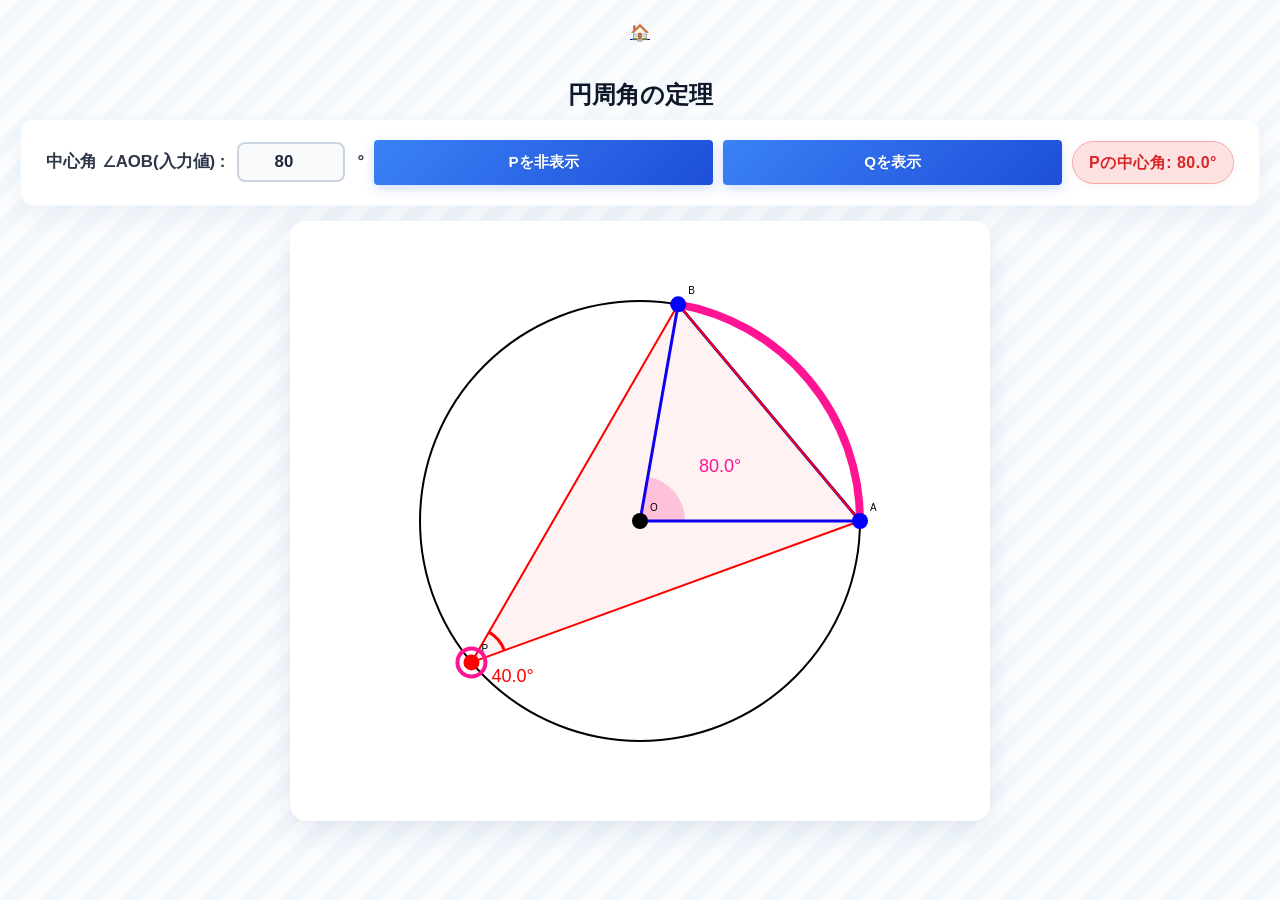
==== step1.html @ ced6e60f "Update step1.html" ====
<!DOCTYPE html>
<html lang="ja">
<head>
<meta charset="UTF-8">
<meta name="viewport" content="width=device-width, initial-scale=1.0">
<title>円周角の定理 教材</title>
<link rel="stylesheet" href="style.css">
</head>
<body>

<a href="index.html" class="home-btn">🏠</a>

<h2>円周角の定理</h2>

<div class="controls">
<label>中心角 ∠AOB(入力値) :
<input type="number" id="angleInput" value="80" min="10" max="350">°
</label>
<button id="toggleP">Pを非表示</button>
<button id="toggleQ">Qを表示</button>

<span id="pAngleDisplay" class="angle-display">Pの中心角: --°</span>
<span id="qAngleDisplay" class="angle-display">Qの中心角: --°</span>
</div>

<canvas id="canvas" width="700" height="600"></canvas>

<script>
const canvas=document.getElementById("canvas");
const ctx=canvas.getContext("2d");

const cx=350,cy=300,r=220;

let centerAngle=80;
let pAngle=220;
let qAngle=140;

let draggingP=false;
let draggingQ=false;

let showP=true;
let showQ=false;
let selectedPoint = "P";
const angleInput=document.getElementById("angleInput");
const toggleP=document.getElementById("toggleP");
const toggleQ=document.getElementById("toggleQ");

// ★ 上部表示用の要素を取得
const pAngleDisplay = document.getElementById("pAngleDisplay");
const qAngleDisplay = document.getElementById("qAngleDisplay");

angleInput.addEventListener("input",()=>{
 centerAngle=Number(angleInput.value);
 draw();
});

toggleP.addEventListener("click",()=>{
 showP=!showP;
 toggleP.textContent=showP?"Pを非表示":"Pを表示";
 draw();
});

toggleQ.addEventListener("click",()=>{
 showQ=!showQ;
 toggleQ.textContent=showQ?"Qを非表示":"Qを表示";
 draw();
});

function degToRad(d){return d*Math.PI/180;}

function pointOnCircle(a){
 const t=degToRad(a);
 return {x:cx+r*Math.cos(t),y:cy-r*Math.sin(t)};
}

function drawPoint(pt,color,label){
 ctx.fillStyle=color;
 ctx.beginPath();
 ctx.arc(pt.x,pt.y,8,0,Math.PI*2);
 ctx.fill();
 ctx.fillStyle="black";
 ctx.fillText(label,pt.x+10,pt.y-10);
}

function drawSector(x,y,rad,startDeg,endDeg,color){
 let s=degToRad(startDeg);
 let e=degToRad(endDeg);
 ctx.beginPath();
 ctx.moveTo(x,y);
 ctx.arc(x,y,rad,-s,-e,true);
 ctx.closePath();
 ctx.fillStyle=color;
 ctx.fill();
}

function angleBetweenVectors(v1,v2){
 const dot=v1.x*v2.x+v1.y*v2.y;
 return Math.acos(dot/(Math.hypot(v1.x,v1.y)*Math.hypot(v2.x,v2.y)))*180/Math.PI;
}

function drawAngleMark(x,y,a1,a2,color){
 let diff=a2-a1;
 while(diff>Math.PI) diff-=2*Math.PI;
 while(diff<-Math.PI) diff+=2*Math.PI;

 ctx.beginPath();
 ctx.arc(x,y,35,a1,a1+diff,diff<0);
 ctx.strokeStyle=color;
 ctx.lineWidth=3;
 ctx.stroke();
}

function draw(){

    ctx.clearRect(0,0,canvas.width,canvas.height);

    const A = pointOnCircle(0);
    const B = pointOnCircle(centerAngle);

    const P = pointOnCircle(pAngle);
    const Q = pointOnCircle(qAngle);

    // P・Qが小弧AB上にあるか判定

    const onMinorArcP =
    pAngle >= 0 &&
    pAngle <= centerAngle;

    const onMinorArcQ =
    qAngle >= 0 &&
    qAngle <= centerAngle;

    let selectedOnMinorArc;

    if(selectedPoint==="P"){
        selectedOnMinorArc = onMinorArcP;
    }else{
        selectedOnMinorArc = onMinorArcQ;
    }

    console.log(
        "selectedOnMinorArc =",
        selectedOnMinorArc
    );


    // 円

    ctx.beginPath();
    ctx.arc(cx,cy,r,0,Math.PI*2);
    ctx.strokeStyle="black";
    ctx.lineWidth=2;
    ctx.stroke();

    // 表示する弧AB

    ctx.beginPath();

    if(selectedOnMinorArc){

        // 大弧AB
        ctx.arc(
            cx,
            cy,
            r,
            0,
            -degToRad(centerAngle),
            false
        );
    
    }else{
    
        // 小弧AB
        ctx.arc(
            cx,
            cy,
            r,
            0,
            -degToRad(centerAngle),
            true
        );
    }
    
    ctx.strokeStyle =
        selectedPoint==="P"
        ? "deeppink"
        : "limegreen";
    
    ctx.lineWidth = 8;
    ctx.stroke();

    // 中心角扇形
    let sectorColor =
        selectedPoint==="P"
        ? "rgba(255,105,180,0.35)"
        : "rgba(50,205,50,0.35)";

    if(selectedOnMinorArc){

        drawSector(
            cx,
            cy,
            45,
            centerAngle,
            360,
            sectorColor
        );

    }else{

        drawSector(
            cx,
            cy,
            45,
            0,
            centerAngle,
            sectorColor
        );
    }

    // OA・OB

    ctx.beginPath();
    ctx.moveTo(cx,cy);
    ctx.lineTo(A.x,A.y);
    ctx.lineTo(B.x,B.y);
    ctx.closePath();

    ctx.strokeStyle="blue";
    ctx.lineWidth=3;
    ctx.stroke();

    // Pの図形

    if(showP){

        ctx.beginPath();
        ctx.moveTo(P.x,P.y);
        ctx.lineTo(A.x,A.y);
        ctx.lineTo(B.x,B.y);
        ctx.closePath();

        ctx.fillStyle="rgba(255,0,0,0.05)";
        ctx.fill();

        ctx.strokeStyle="red";
        ctx.lineWidth=2;
        ctx.stroke();
    }

    // Qの図形

    if(showQ){

        ctx.beginPath();
        ctx.moveTo(Q.x,Q.y);
        ctx.lineTo(A.x,A.y);
        ctx.lineTo(B.x,B.y);
        ctx.closePath();

        ctx.fillStyle="rgba(0,255,0,0.05)";
        ctx.fill();

        ctx.strokeStyle="green";
        ctx.lineWidth=2;
        ctx.stroke();
    }

    // 円周角

    let anglePA =
        Math.atan2(A.y-P.y,A.x-P.x);

    let anglePB =
        Math.atan2(B.y-P.y,B.x-P.x);

    let angleQA =
        Math.atan2(A.y-Q.y,A.x-Q.x);

    let angleQB =
        Math.atan2(B.y-Q.y,B.x-Q.x);

    if(showP){

        drawAngleMark(
            P.x,
            P.y,
            anglePA,
            anglePB,
            "red"
        );
    }

    if(showQ){

        drawAngleMark(
            Q.x,
            Q.y,
            angleQA,
            angleQB,
            "green"
        );
    }

    // 点

    drawPoint(A,"blue","A");
    drawPoint(B,"blue","B");

    if(showP){
        drawPoint(P,"red","P");
    }

    if(showQ){
        drawPoint(Q,"green","Q");
    }

    if(selectedPoint==="P" && showP){

        ctx.beginPath();
        ctx.arc(P.x,P.y,14,0,Math.PI*2);
        ctx.strokeStyle="deeppink";
        ctx.lineWidth=4;
        ctx.stroke();
    }
    
    if(selectedPoint==="Q" && showQ){
    
        ctx.beginPath();
        ctx.arc(Q.x,Q.y,14,0,Math.PI*2);
        ctx.strokeStyle="limegreen";
        ctx.lineWidth=4;
        ctx.stroke();
    }

    drawPoint(
        {x:cx,y:cy},
        "black",
        "O"
    );

    // 円周角計算

    const inscribed =
        angleBetweenVectors(
            {
                x:A.x-P.x,
                y:A.y-P.y
            },
            {
                x:B.x-P.x,
                y:B.y-P.y
            }
        );

    const inscribedQ =
        angleBetweenVectors(
            {
                x:A.x-Q.x,
                y:A.y-Q.y
            },
            {
                x:B.x-Q.x,
                y:B.y-Q.y
            }
        );

    // 選択された点に対応する中心角

    let displayedCenterAngle;
    let midCenter;

    if(selectedPoint === "P"){

        displayedCenterAngle =
            onMinorArcP
            ? 360-centerAngle
            : centerAngle;

        midCenter =
            onMinorArcP
            ? centerAngle+(360-centerAngle)/2
            : centerAngle/2;

    }else{

        displayedCenterAngle =
            onMinorArcQ
            ? 360-centerAngle
            : centerAngle;

        midCenter =
            onMinorArcQ
            ? centerAngle+(360-centerAngle)/2
            : centerAngle/2;
    }

    let labelPos =
        pointOnCircle(midCenter);

    ctx.fillStyle =
        selectedPoint==="P"
        ? "deeppink"
        : "limegreen";

    ctx.font="18px sans-serif";

    ctx.fillText(
        displayedCenterAngle.toFixed(1)+"°",
        cx+(labelPos.x-cx)*0.35,
        cy+(labelPos.y-cy)*0.35
    );

    // P角度表示

    if(showP){

        ctx.fillStyle="red";

        ctx.fillText(
            inscribed.toFixed(1)+"°",
            P.x+20,
            P.y+20
        );
    }

    // Q角度表示

    if(showQ){

        ctx.fillStyle="green";

        ctx.fillText(
            inscribedQ.toFixed(1)+"°",
            Q.x+20,
            Q.y+20
        );
    }

    // ★ 左右それぞれの点に対応する「現在の中心角」を計算して上に反映
    const currentCenterAngleP = onMinorArcP ? 360 - centerAngle : centerAngle;
    const currentCenterAngleQ = onMinorArcQ ? 360 - centerAngle : centerAngle;

    if(showP) {
        pAngleDisplay.textContent = `Pの中心角: ${currentCenterAngleP.toFixed(1)}°`;
        pAngleDisplay.style.display = "inline";
    } else {
        pAngleDisplay.style.display = "none";
    }

    if(showQ) {
        qAngleDisplay.textContent = `Qの中心角: ${currentCenterAngleQ.toFixed(1)}°`;
        qAngleDisplay.style.display = "inline";
    } else {
        qAngleDisplay.style.display = "none";
    }

}

canvas.addEventListener("mousedown",(e)=>{

    const rect = canvas.getBoundingClientRect();

    const x = e.clientX - rect.left;
    const y = e.clientY - rect.top;

    const P = pointOnCircle(pAngle);
    const Q = pointOnCircle(qAngle);

    if(
        showP &&
        Math.hypot(x-P.x,y-P.y) < 15
    ){
        draggingP = true;
        selectedPoint = "P";
    }

    if(
        showQ &&
        Math.hypot(x-Q.x,y-Q.y) < 15
    ){
        draggingQ = true;
        selectedPoint = "Q";
    }

});
canvas.addEventListener("mousemove",(e)=>{

    if(!draggingP && !draggingQ){
        return;
    }

    const rect = canvas.getBoundingClientRect();

    const x = e.clientX - rect.left;
    const y = e.clientY - rect.top;

    let angle =
        Math.atan2(
            cy - y,
            x - cx
        ) * 180 / Math.PI;

    if(angle < 0){
        angle += 360;
    }

    if(draggingP){
        pAngle = angle;
    }

    if(draggingQ){
        qAngle = angle;
    }

    draw();

});
canvas.addEventListener("mouseup",()=>{draggingP=false;draggingQ=false;});
canvas.addEventListener("mouseleave",()=>{draggingP=false;draggingQ=false;});

draw();
</script>
</body>
</html>
---- style.css ----
@charset "UTF-8";

/* ==========================================================================
   全般的な基本スタイル設定（洗練された清潔感のあるストライプ背景）
   ========================================================================== */
body {
    font-family: 'Helvetica Neue', Arial, 'Hiragino Kaku Gothic ProN', 'Hiragino Sans', Meiryo, sans-serif;
    text-align: center;
    margin: 0;
    padding: 20px;
    color: #2d3748; /* 文字色を少し濃くしてくっきりと */
    line-height: 1.6;

    /* 清潔感のある、気持ち悪さのないアイスブルー */
    background-color: #f2f7fc;
    
    /* 純白の細い斜めラインを等間隔で引くCSS幾何学デザイン */
    background-image: linear-gradient(
        135deg, 
        rgba(255, 255, 255, 0.6) 25%, 
        transparent 25%, 
        transparent 50%, 
        rgba(255, 255, 255, 0.6) 50%, 
        rgba(255, 255, 255, 0.6) 75%, 
        transparent 75%, 
        transparent
    );
    background-size: 40px 40px;
    
    /* 非常に静かに、心地よくラインが流れ続けるアニメーション */
    animation: cleanStripes 40s linear infinite;
}

@keyframes cleanStripes {
    0% { background-position: 0 0; }
    100% { background-position: 40px 40px; }
}

/* タイトルなどの装飾（一貫性を持たせるため追加） */
h2 {
    font-weight: 800;
    color: #0f172a;
    margin-top: 30px;
    margin-bottom: 5px;
}

/* 共通の説明テキストスタイル */
.description {
    max-width: 620px;
    margin: 0 auto 20px auto;
    font-size: 0.98em;
    line-height: 1.6;
    color: #4a5568;
    background: rgba(255, 255, 255, 0.7);
    padding: 10px 15px;
    border-radius: 30px;
    display: inline-block;
    box-shadow: 0 2px 8px rgba(0,0,0,0.02);
}

/* ==========================================================================
   レイアウトコンテナ（全ページで破綻しない共通分割定義）
   ========================================================================== */
.container { 
    display: flex; 
    flex-direction: row; 
    align-items: flex-end; /* 下側を綺麗に揃える */
    justify-content: center; 
    gap: 50px; 
    max-width: 1300px; 
    margin: 40px auto; 
    padding: 0 20px;
    box-sizing: border-box;
}

/* ==========================================================================
   作図キャンバスまわりのデザイン（立体的なシャドウ）
   ========================================================================= */
.canvas-area,
.canvas-container {
    display: flex;
    flex-direction: column;
    align-items: center;
    flex: 0 0 auto;
}

canvas {
    border: none;
    background-color: #ffffff;
    border-radius: 16px; /* 角をより丸くしてモダンに */
    box-shadow: 0 12px 30px rgba(0, 50, 100, 0.08), 0 2px 4px rgba(0, 0, 0, 0.02);
    cursor: pointer;
    transition: transform 0.2s ease;
}
canvas:hover {
    transform: scale(1.01); /* マウスを乗せるとわずかに浮き上がる */
}

/* ==========================================================================
   コントロール・角度表示エリア（カード型の高級感あるデザイン）
   ========================================================================== */
.controls {
    width: 100%;
    margin-bottom: 15px;
    background: #ffffff;
    padding: 20px 25px;
    border-radius: 14px;
    box-shadow: 0 10px 25px rgba(0, 50, 100, 0.05);
    box-sizing: border-box;
    display: flex;
    flex-direction: column;
    gap: 15px;
    align-items: center;
    justify-content: center;
    border: 1px solid rgba(0, 123, 255, 0.05);
    font-size: 0.95rem;
    color: #334155;
}

.controls label {
    display: flex;
    align-items: center;
    justify-content: center;
    gap: 12px;
    font-weight: 700;
    color: #2d3748;
    font-size: 1.05rem;
}

/* 数値入力フォーム（STEP1用） */
input[type="number"] {
    padding: 8px 12px;
    border: 2px solid #cbd5e1;
    border-radius: 8px;
    font-size: 1.05rem;
    font-weight: bold;
    width: 80px;
    text-align: center;
    color: #1e293b;
    background-color: #f8fafc;
    transition: all 0.2s ease;
}
input[type="number"]:focus {
    border-color: #3b82f6;
    background-color: #ffffff;
    outline: none;
    box-shadow: 0 0 0 3px rgba(59, 130, 246, 0.15);
}

/* スライダーバー */
input[type="range"] {
    -webkit-appearance: none;
    appearance: none;
    width: 280px;
    height: 8px;
    background: #e2e8f0;
    border-radius: 6px;
    outline: none;
    vertical-align: middle;
    margin-left: 10px;
}
input[type="range"]::-webkit-slider-thumb {
    -webkit-appearance: none;
    width: 22px;
    height: 22px;
    border-radius: 50%;
    background: linear-gradient(135deg, #3b82f6, #1d4ed8); /* 青のグラデーションツマミ */
    cursor: pointer;
    box-shadow: 0 2px 6px rgba(29, 78, 216, 0.3);
    transition: transform 0.1s ease, background 0.2s;
}
input[type="range"]::-webkit-slider-thumb:hover {
    transform: scale(1.15);
    background: linear-gradient(135deg, #60a5fa, #1d4ed8);
}

#angleVal {
    display: inline-block;
    min-width: 40px;
    text-align: right;
    color: #2563eb;
    font-size: 1.2rem;
    font-weight: 800;
}

/* 角度の数値表示バッジ（色みをはっきりと、読みやすく変更） */
.angle-display {
    font-weight: 800;
    padding: 8px 16px;
    border-radius: 30px;
    font-size: 1rem;
    letter-spacing: 0.5px;
    box-shadow: 0 2px 8px rgba(0,0,0,0.04);
}
#pAngleDisplay { color: #dc2626; background-color: #fee2e2; border: 1px solid #fca5a5; }
#qAngleDisplay { color: #16a34a; background-color: #dcfce7; border: 1px solid #86efac; }

.hint {
    font-size: 0.88em;
    font-weight: bold;
    color: #475569;
    margin-top: 12px;
    background: #e2e8f0;
    padding: 6px 16px;
    border-radius: 30px;
    display: inline-block;
}

/* ==========================================================================
   ボタンのデザイン（地味さをなくした最高級のグラデーション仕様）
   ========================================================================== */
.btn-group {
    display: flex;
    justify-content: space-between;
    gap: 12px;
    margin-top: 20px;
    padding-top: 0;
    width: 100%;
}

.controls button,
.btn-group button {
    flex: 1;
    min-width: 0;
    padding: 12px 14px;
    font-weight: 800;
    font-size: 0.95rem;
    cursor: pointer;
    /* 鮮やかで美しい青の立体グラデーション */
    background: linear-gradient(135deg, #3b82f6, #1d4ed8);
    color: white;
    border: none;
    border-radius: 4px;
    display: inline-flex;
    align-items: center;
    justify-content: center;
    gap: 6px;
    box-shadow: 0 4px 12px rgba(37, 99, 235, 0.2);
    text-shadow: 0 1px 2px rgba(0,0,0,0.1);
    transition: all 0.2s cubic-bezier(0.4, 0, 0.2, 1);
    white-space: nowrap;
    margin: 0 !important;
}

/* スマホ等でのボタン縦並び調整 */
.controls { flex-direction: column; }
@media (min-width: 400px) { .controls { flex-direction: row; flex-wrap: wrap; } }

button:hover:not(:disabled) {
    background: linear-gradient(135deg, #60a5fa, #2563eb);
    box-shadow: 0 6px 18px rgba(37, 99, 235, 0.35);
    transform: translateY(-2px); /* ボタンが少し浮く */
}
button:active:not(:disabled) {
    transform: translateY(1px); /* 押した時に凹む心地よいフィードバック */
    box-shadow: 0 2px 6px rgba(37, 99, 235, 0.2);
}
button:disabled {
    background: #e2e8f0;
    color: #94a3b8;
    box-shadow: none;
    text-shadow: none;
    cursor: not-allowed;
}

/* リセット系ボタン（シックで洗練されたダークグレー） */
#resetBtn,
#resetBlanksBtn {
    background: linear-gradient(135deg, #64748b, #334155);
    box-shadow: 0 4px 12px rgba(51, 65, 85, 0.2);
}
#resetBtn:hover,
#resetBlanksBtn:hover {
    background: linear-gradient(135deg, #94a3b8, #475569);
    box-shadow: 0 6px 18px rgba(51, 65, 85, 0.35);
}

/* ==========================================================================
   右側：解説パネル・ステップカードのデザイン
   ========================================================================== */
.panel {
    flex: 1 1 580px;
    max-width: 580px;
    text-align: left;
    background: #f8fafc;
    padding: 25px;
    border-radius: 12px;
    box-shadow: 0 1px 3px rgba(0,0,0,0.05);
    box-sizing: border-box;
    display: flex;
    flex-direction: column;
    border: 1px solid rgba(0,0,0,0.02);
    margin-bottom: 5px;
}

.panel h3 {
    margin-top: 0;
    color: #0f172a;
    font-size: 1.2rem;
    font-weight: 800;
    border-bottom: 2px solid #f1f5f9;
    padding-bottom: 12px;
    margin-bottom: 15px;
}

.panel hr {
    border: 0;
    border-top: 1px solid #e2e8f0;
    margin-bottom: 20px;
}

.click-notice {
    background-color: #fff7ed;
    color: #ea580c;
    border: 1px solid #ffedd5;
    padding: 12px 15px;
    border-radius: 10px;
    font-size: 0.95em;
    font-weight: 800;
    margin-bottom: 20px;
    text-align: center;
    box-shadow: 0 2px 6px rgba(234, 88, 12, 0.04);
}

.proof-step {
    min-height: 160px;
    font-size: 0.95rem;
    line-height: 1.7;
    color: #334155;
    margin-bottom: 15px;
    padding: 16px;
    border-left: 6px solid #cbd5e1;
    background: #f8fafc;
    border-radius: 0 10px 10px 0;
    transition: all 0.3s cubic-bezier(0.4, 0, 0.2, 1);
    opacity: 0.5;
}

/* 証明ステップの一覧を出すページ用のアクティブ表示 */
.proof-step.active {
    border-left-color: #2563eb;
    background: #eff6ff;
    box-shadow: 0 6px 15px rgba(37, 99, 235, 0.06);
    opacity: 1;
    transform: translateX(4px); /* アクティブなステップが右に少しズレて際立つ */
}
.proof-step strong {
    font-size: 1.1rem;
    color: #0f172a;
    display: inline-block;
    margin-bottom: 8px;
}

/* ==========================================================================
   伏せ字（シークレットマスク）のデザイン
   ========================================================================== */
.secret-blank {
    display: inline-block;
    background: linear-gradient(135deg, #fef3c7, #fde68a); /* うっすらグラデーション */
    border: 1px dashed #d97706 !important;
    color: transparent !important;
    padding: 4px 10px;
    margin: 2px 4px;
    border-radius: 6px;
    user-select: none;
    transition: all 0.2s ease;
    font-weight: bold;
    position: relative;
    text-shadow: none !important;
    pointer-events: none;
    box-shadow: 0 2px 4px rgba(217, 119, 6, 0.05);
}

.proof-step.active .secret-blank:not(.revealed) {
    cursor: pointer;
    pointer-events: auto;
}
.proof-step.active .secret-blank:not(.revealed):hover {
    background: linear-gradient(135deg, #fde68a, #fcd34d);
    border-color: #b45309 !important;
    transform: scale(1.05);
    box-shadow: 0 4px 8px rgba(217, 119, 6, 0.15);
}

.secret-blank.revealed {
    background: linear-gradient(135deg, #f0fdf4, #dcfce7) !important;
    border: 1px solid #16a34a !important;
    color: #14532d !important;
    cursor: default;
    pointer-events: none;
    transform: none !important;
    box-shadow: none;
}

.secret-blank mjx-container { visibility: hidden; }
.secret-blank.revealed mjx-container { visibility: visible; }

/* ==========================================================================
   【仕様変更】最初から図形（アイコン）表示 ＋ カーソルホバーで文字表示
   ========================================================================== */

/* STEP2のボタン（まとめる・リセット）の共通基本スタイル */
#overlapBtn, #resetBtn {
    position: relative !important;
    width: 50px !important;
    min-width: 50px !important;
    max-width: 50px !important;
    height: 50px !important;
    min-height: 50px !important;
    max-height: 50px !important;
    
    padding: 0 !important;
    margin: 5px !important;
    border-radius: 50% !important; /* 最初から完全な正円 */
    
    /* 元の長い日本語テキストを画面から完全に隠す設定 */
    font-size: 0px !important;
    line-height: 0 !important;
    color: transparent !important;
    text-shadow: none !important;
    overflow: visible !important; /* 文字ポップアップをはみ出させて見せるためにvisibleにする */
    
    display: inline-flex !important;
    align-items: center !important;
    justify-content: center !important;
    vertical-align: middle !important;
    cursor: pointer !important;
    transition: all 0.2s ease !important;
}

/* ボタンの中央に表示する図形（絵文字アイコン）の設定 */
#overlapBtn::after, #resetBtn::after {
    font-size: 1.3rem !important;
    position: absolute !important;
    left: 50% !important;
    top: 50% !important;
    transform: translate(-50%, -50%) !important;
    color: white !important;
    pointer-events: none !important; /* マウスイベントを邪魔しない */
}

/* 👥 左右の図形を1つにまとめるボタンのアイコン */
#overlapBtn::after {
    content: "👥" !important;
}
/* 🔄 初期位置に戻すボタンのアイコン */
#resetBtn::after {
    content: "🔄" !important;
}

/* ==========================================================================
   【完全解決版】最初から図形（アイコン）表示 ＋ カーソルホバーで文字表示
   ========================================================================== */

/* STEP2のボタン（まとめる・リセット）の共通基本スタイル */
#overlapBtn, #resetBtn {
    position: relative !important;
    width: 50px !important;
    min-width: 50px !important;
    max-width: 50px !important;
    height: 50px !important;
    min-height: 50px !important;
    max-height: 50px !important;
    
    padding: 0 !important;
    margin: 5px !important;
    border-radius: 50% !important; /* 最初から完全な正円 */
    
    /* 🚨【重要】フレックス配置を一度リ解除し、文字を完全に透明化・極小化する */
    display: inline-block !important; 
    font-size: 0px !important;
    line-height: 0 !important;
    color: transparent !important;
    text-shadow: none !important;
    
    /* 🚨画像ではみ出ていた文字を、ボタンの「枠外」に絶対に一歩も出さない設定 */
    overflow: hidden !important; 
    white-space: nowrap !important;
    cursor: pointer !important;
    transition: all 0.2s ease !important;
}

/* 👥 左右の図形を1つにまとめるボタンのアイコン */
#overlapBtn::after {
    content: "👥" !important;
    font-size: 1.3rem !important;
    color: white !important;
    
    /* ボタンのど真ん中に固定 */
    position: absolute !important;
    left: 50% !important;
    top: 50% !important;
    transform: translate(-50%, -50%) !important;
}

/* 🔄 初期位置に戻すボタンのアイコン */
#resetBtn::after {
    content: "🔄" !important;
    font-size: 1.3rem !important;
    color: white !important;
    
    /* ボタンのど真ん中に固定 */
    position: absolute !important;
    left: 50% !important;
    top: 50% !important;
    transform: translate(-50%, -50%) !important;
}

/* ==========================================================================
   ★ カーソルが乗った時（ホバー時）にボタンの【外側】に文字を表示する（ツールチップ）
   ========================================================================== */

/* 吹き出し文字の共通デザイン（ボタンがoverflow:hiddenなので、親要素の動きに合わせます） */
#overlapBtn:hover, #resetBtn:hover {
    overflow: visible !important; /* 🚨マウスが乗った時だけ、吹き出しを外に見せる */
}

#overlapBtn::before, #resetBtn::before {
    position: absolute !important;
    bottom: 60px !important; /* ボタンの少し上に浮かせる */
    left: 50% !important;
    transform: translateX(-50%) scale(0.8) !important;
    
    /* 吹き出しの文字のデザイン */
    font-size: 13px !important;
    line-height: 1.4 !important;
    color: white !important;
    background-color: rgba(0, 0, 0, 0.85) !important; /* 高級感のある半透明の黒 */
    padding: 6px 12px !important;
    border-radius: 6px !important;
    white-space: nowrap !important;
    box-shadow: 0 4px 10px rgba(0,0,0,0.2) !important;
    
    /* 最初は非表示にしておく */
    opacity: 0 !important;
    visibility: hidden !important;
    transition: transform 0.15s ease, opacity 0.15s ease !important;
    z-index: 9999 !important;
}

/* 👥 ボタンにマウスが乗った時に表示する文字 */
#overlapBtn:hover::before {
    content: "左右の図形を1つにまとめる" !important;
    opacity: 1 !important;
    visibility: visible !important;
    transform: translateX(-50%) scale(1) !important;
}

/* 🔄 ボタンにマウスが乗った時に表示する文字 */
#resetBtn:hover::before {
    content: "初期位置に戻す" !important;
    opacity: 1 !important;
    visibility: visible !important;
    transform: translateX(-50%) scale(1) !important;
}

/* ==========================================================================
   スマホ・PC表示の手動切り替えシステム ＆ 横並び維持設定
   ========================================================================== */

/* 手動切り替えボタンのスタイル */
.view-switcher {
    position: fixed;
    top: 15px;
    right: 15px;
    z-index: 10000;
    background: rgba(255, 255, 255, 0.9);
    padding: 6px;
    border-radius: 30px;
    box-shadow: 0 4px 15px rgba(0,0,0,0.1);
    display: flex;
    gap: 5px;
    border: 1px solid #e2e8f0;
}
.view-switcher button {
    padding: 6px 12px !important;
    font-size: 0.85rem !important;
    border-radius: 20px !important;
    height: auto !important;
    width: auto !important;
    min-width: 0 !important;
    box-shadow: none !important;
    background: transparent !important;
    color: #64748b !important;
    transform: none !important;
    text-shadow: none !important;
}
.view-switcher button.active {
    background: linear-gradient(135deg, #3b82f6, #1d4ed8) !important;
    color: white !important;
    font-weight: bold !important;
}

/* --- 【重要】スマホ化してもボタンの横並びを絶対に維持する設定 --- */
.controls {
    display: flex !important;
    flex-direction: row !important; /* 常に横並び */
    flex-wrap: nowrap !important;   /* 絶対に折り返さない */
    justify-content: center !important;
    align-items: center !important;
    gap: 10px !important;
    overflow-x: auto !important;    /* 万が一はみ出たらコントロール内だけでスクロール */
}

/* ボタン自体が小さくなっても潰れない最低限のサイズ指定 */
.controls button, .btn-group button {
    flex-shrink: 0 !important; /* 横幅が狭くなってもボタンを縮小・変形させない */
}

/* 元のCSSにあった「400px未満で縦にする」挙動を無効化 */
@media (max-width: 399px) {
    .controls { flex-direction: row !important; }
}

/* --- 手動切り替え用のコンテナ制御 --- */
/* スマホ画面強制モード */
body.forced-mobile .container {
    flex-direction: column !important; /* 図形と解説を縦並びにする */
    align-items: center !important;
    max-width: 480px !important;
    margin: 40px auto !important;
}
body.forced-mobile canvas {
    max-width: 100% !important; /* キャンバスを画面幅にフィットさせる */
    height: auto !important;
}

/* PC画面強制モード（画面が小さくなってもPCの横並びを無理やり維持） */
body.forced-pc .container {
    flex-direction: row !important;
    align-items: flex-end !important;
    overflow-x: auto !important; /* 画面からはみ出したらページ全体を横スクロール */
}

/* スマホ等、ホバーがない画面用の対策 */
@media (max-width: 768px) {
    #overlapBtn:hover::before, #resetBtn:hover::before {
        display: none !important;
    }
}
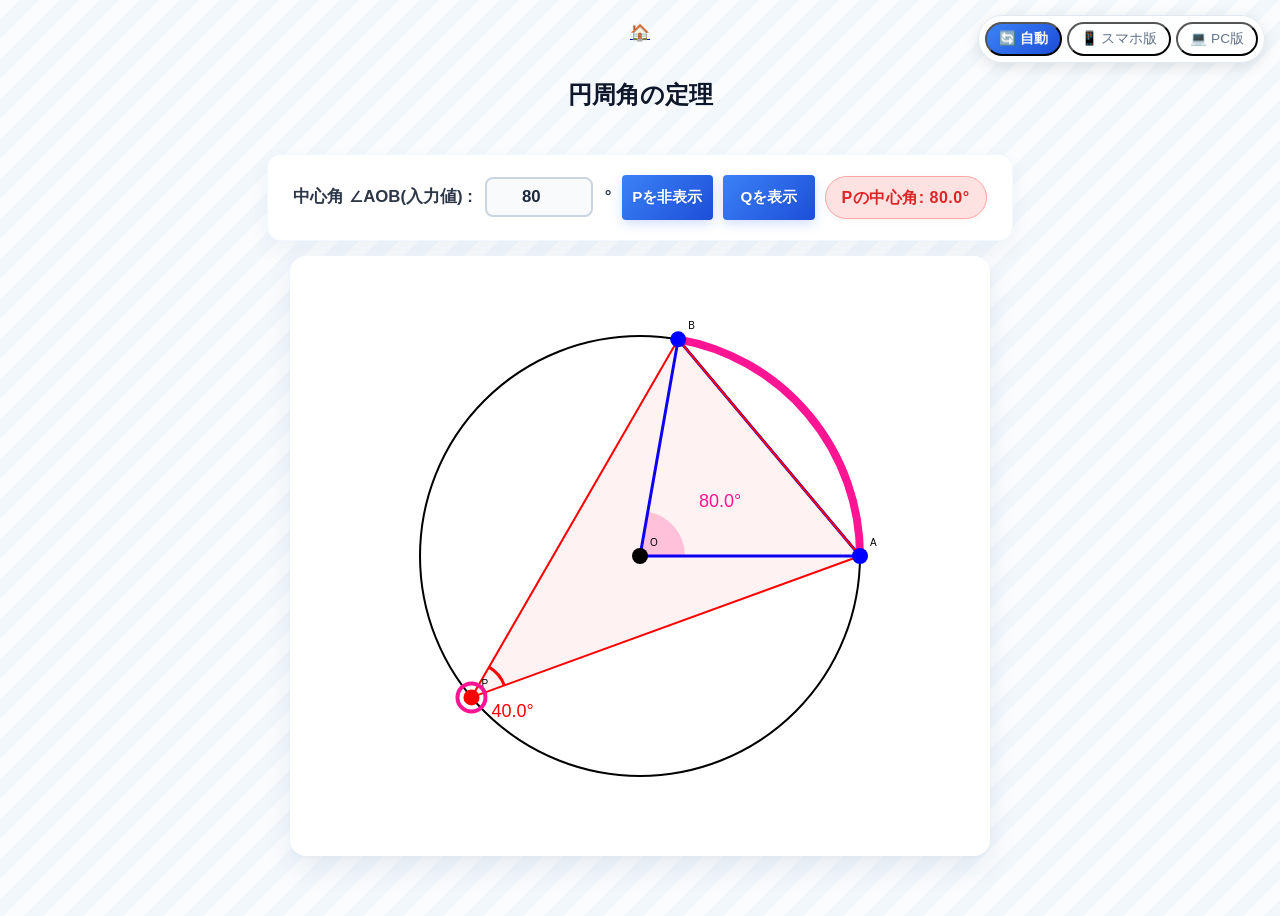
==== commit ea29b917: "Update step1.html" ====
--- a/step1.html
+++ b/step1.html
@@ -10,516 +10,338 @@
 
 <a href="index.html" class="home-btn">🏠</a>
 
+<div class="view-switcher">
+    <button id="switchAuto" class="active">🔄 自動</button>
+    <button id="switchMobile">📱 スマホ版</button>
+    <button id="switchPc">💻 PC版</button>
+</div>
+
 <h2>円周角の定理</h2>
 
-<div class="controls">
-<label>中心角 ∠AOB(入力値) :
-<input type="number" id="angleInput" value="80" min="10" max="350">°
-</label>
-<button id="toggleP">Pを非表示</button>
-<button id="toggleQ">Qを表示</button>
-
-<span id="pAngleDisplay" class="angle-display">Pの中心角: --°</span>
-<span id="qAngleDisplay" class="angle-display">Qの中心角: --°</span>
+<div class="container">
+    
+    <div class="canvas-area">
+        <div class="controls">
+            <label>中心角 ∠AOB(入力値) :
+                <input type="number" id="angleInput" value="80" min="10" max="350">°
+            </label>
+            <button id="toggleP">Pを非表示</button>
+            <button id="toggleQ">Qを表示</button>
+
+            <span id="pAngleDisplay" class="angle-display">Pの中心角: --°</span>
+            <span id="qAngleDisplay" class="angle-display">Qの中心角: --°</span>
+        </div>
+
+        <canvas id="canvas" width="700" height="600"></canvas>
+    </div>
+
 </div>
 
-<canvas id="canvas" width="700" height="600"></canvas>
-
 <script>
-const canvas=document.getElementById("canvas");
-const ctx=canvas.getContext("2d");
-
-const cx=350,cy=300,r=220;
-
-let centerAngle=80;
-let pAngle=220;
-let qAngle=140;
-
-let draggingP=false;
-let draggingQ=false;
-
-let showP=true;
-let showQ=false;
+const canvas = document.getElementById("canvas");
+const ctx = canvas.getContext("2d");
+
+const cx = 350, cy = 300, r = 220;
+
+let centerAngle = 80;
+let pAngle = 220;
+let qAngle = 140;
+
+let draggingP = false;
+let draggingQ = false;
+
+let showP = true;
+let showQ = false;
 let selectedPoint = "P";
-const angleInput=document.getElementById("angleInput");
-const toggleP=document.getElementById("toggleP");
-const toggleQ=document.getElementById("toggleQ");
-
-// ★ 上部表示用の要素を取得
+const angleInput = document.getElementById("angleInput");
+const toggleP = document.getElementById("toggleP");
+const toggleQ = document.getElementById("toggleQ");
+
 const pAngleDisplay = document.getElementById("pAngleDisplay");
 const qAngleDisplay = document.getElementById("qAngleDisplay");
 
-angleInput.addEventListener("input",()=>{
- centerAngle=Number(angleInput.value);
- draw();
-});
-
-toggleP.addEventListener("click",()=>{
- showP=!showP;
- toggleP.textContent=showP?"Pを非表示":"Pを表示";
- draw();
-});
-
-toggleQ.addEventListener("click",()=>{
- showQ=!showQ;
- toggleQ.textContent=showQ?"Qを非表示":"Qを表示";
- draw();
-});
-
-function degToRad(d){return d*Math.PI/180;}
-
-function pointOnCircle(a){
- const t=degToRad(a);
- return {x:cx+r*Math.cos(t),y:cy-r*Math.sin(t)};
-}
-
-function drawPoint(pt,color,label){
- ctx.fillStyle=color;
- ctx.beginPath();
- ctx.arc(pt.x,pt.y,8,0,Math.PI*2);
- ctx.fill();
- ctx.fillStyle="black";
- ctx.fillText(label,pt.x+10,pt.y-10);
-}
-
-function drawSector(x,y,rad,startDeg,endDeg,color){
- let s=degToRad(startDeg);
- let e=degToRad(endDeg);
- ctx.beginPath();
- ctx.moveTo(x,y);
- ctx.arc(x,y,rad,-s,-e,true);
- ctx.closePath();
- ctx.fillStyle=color;
- ctx.fill();
-}
-
-function angleBetweenVectors(v1,v2){
- const dot=v1.x*v2.x+v1.y*v2.y;
- return Math.acos(dot/(Math.hypot(v1.x,v1.y)*Math.hypot(v2.x,v2.y)))*180/Math.PI;
-}
-
-function drawAngleMark(x,y,a1,a2,color){
- let diff=a2-a1;
- while(diff>Math.PI) diff-=2*Math.PI;
- while(diff<-Math.PI) diff+=2*Math.PI;
-
- ctx.beginPath();
- ctx.arc(x,y,35,a1,a1+diff,diff<0);
- ctx.strokeStyle=color;
- ctx.lineWidth=3;
- ctx.stroke();
-}
-
-function draw(){
-
-    ctx.clearRect(0,0,canvas.width,canvas.height);
+angleInput.addEventListener("input", () => {
+    centerAngle = Number(angleInput.value);
+    draw();
+});
+
+toggleP.addEventListener("click", () => {
+    showP = !showP;
+    toggleP.textContent = showP ? "Pを非表示" : "Pを表示";
+    draw();
+});
+
+toggleQ.addEventListener("click", () => {
+    showQ = !showQ;
+    toggleQ.textContent = showQ ? "Qを非表示" : "Qを表示";
+    draw();
+});
+
+function degToRad(d) { return d * Math.PI / 180; }
+
+function pointOnCircle(a) {
+    const t = degToRad(a);
+    return { x: cx + r * Math.cos(t), y: cy - r * Math.sin(t) };
+}
+
+function drawPoint(pt, color, label) {
+    ctx.fillStyle = color;
+    ctx.beginPath();
+    ctx.arc(pt.x, pt.y, 8, 0, Math.PI * 2);
+    ctx.fill();
+    ctx.fillStyle = "black";
+    ctx.fillText(label, pt.x + 10, pt.y - 10);
+}
+
+function drawSector(x, y, rad, startDeg, endDeg, color) {
+    let s = degToRad(startDeg);
+    let e = degToRad(endDeg);
+    ctx.beginPath();
+    ctx.moveTo(x, y);
+    ctx.arc(x, y, rad, -s, -e, true);
+    ctx.closePath();
+    ctx.fillStyle = color;
+    ctx.fill();
+}
+
+function angleBetweenVectors(v1, v2) {
+    const dot = v1.x * v2.x + v1.y * v2.y;
+    return Math.acos(dot / (Math.hypot(v1.x, v1.y) * Math.hypot(v2.x, v2.y))) * 180 / Math.PI;
+}
+
+// 角度マークを綺麗に丸く描く
+function drawAngleMark(x, y, a1, a2, color) {
+    let diff = a2 - a1;
+    while (diff > Math.PI) diff -= 2 * Math.PI;
+    while (diff < -Math.PI) diff += 2 * Math.PI;
+
+    ctx.beginPath();
+    ctx.arc(x, y, 35, a1, a1 + diff, diff < 0);
+    ctx.strokeStyle = color;
+    ctx.lineWidth = 3;
+    ctx.stroke();
+}
+
+function draw() {
+    ctx.clearRect(0, 0, canvas.width, canvas.height);
 
     const A = pointOnCircle(0);
     const B = pointOnCircle(centerAngle);
-
     const P = pointOnCircle(pAngle);
     const Q = pointOnCircle(qAngle);
 
     // P・Qが小弧AB上にあるか判定
-
-    const onMinorArcP =
-    pAngle >= 0 &&
-    pAngle <= centerAngle;
-
-    const onMinorArcQ =
-    qAngle >= 0 &&
-    qAngle <= centerAngle;
-
-    let selectedOnMinorArc;
-
-    if(selectedPoint==="P"){
-        selectedOnMinorArc = onMinorArcP;
-    }else{
-        selectedOnMinorArc = onMinorArcQ;
-    }
-
-    console.log(
-        "selectedOnMinorArc =",
-        selectedOnMinorArc
-    );
-
-
-    // 円
-
-    ctx.beginPath();
-    ctx.arc(cx,cy,r,0,Math.PI*2);
-    ctx.strokeStyle="black";
-    ctx.lineWidth=2;
+    const onMinorArcP = pAngle >= 0 && pAngle <= centerAngle;
+    const onMinorArcQ = qAngle >= 0 && qAngle <= centerAngle;
+
+    let selectedOnMinorArc = (selectedPoint === "P") ? onMinorArcP : onMinorArcQ;
+
+    // 外枠の円
+    ctx.beginPath();
+    ctx.arc(cx, cy, r, 0, Math.PI * 2);
+    ctx.strokeStyle = "black";
+    ctx.lineWidth = 2;
     ctx.stroke();
 
-    // 表示する弧AB
-
-    ctx.beginPath();
-
-    if(selectedOnMinorArc){
-
-        // 大弧AB
-        ctx.arc(
-            cx,
-            cy,
-            r,
-            0,
-            -degToRad(centerAngle),
-            false
-        );
-    
-    }else{
-    
-        // 小弧AB
-        ctx.arc(
-            cx,
-            cy,
-            r,
-            0,
-            -degToRad(centerAngle),
-            true
-        );
-    }
-    
-    ctx.strokeStyle =
-        selectedPoint==="P"
-        ? "deeppink"
-        : "limegreen";
-    
+    // 注目している弧ABを太く塗る
+    ctx.beginPath();
+    if (selectedOnMinorArc) {
+        ctx.arc(cx, cy, r, 0, -degToRad(centerAngle), false); // 大弧AB
+    } else {
+        ctx.arc(cx, cy, r, 0, -degToRad(centerAngle), true);  // 小弧AB
+    }
+    ctx.strokeStyle = (selectedPoint === "P") ? "deeppink" : "limegreen";
     ctx.lineWidth = 8;
     ctx.stroke();
 
-    // 中心角扇形
-    let sectorColor =
-        selectedPoint==="P"
-        ? "rgba(255,105,180,0.35)"
-        : "rgba(50,205,50,0.35)";
-
-    if(selectedOnMinorArc){
-
-        drawSector(
-            cx,
-            cy,
-            45,
-            centerAngle,
-            360,
-            sectorColor
-        );
-
-    }else{
-
-        drawSector(
-            cx,
-            cy,
-            45,
-            0,
-            centerAngle,
-            sectorColor
-        );
-    }
-
-    // OA・OB
-
-    ctx.beginPath();
-    ctx.moveTo(cx,cy);
-    ctx.lineTo(A.x,A.y);
-    ctx.lineTo(B.x,B.y);
+    // 中心角の扇形カラーを設定
+    let sectorColor = (selectedPoint === "P") ? "rgba(255,105,180,0.35)" : "rgba(50,205,50,0.35)";
+    if (selectedOnMinorArc) {
+        drawSector(cx, cy, 45, centerAngle, 360, sectorColor);
+    } else {
+        drawSector(cx, cy, 45, 0, centerAngle, sectorColor);
+    }
+
+    // 中心からA, Bへの直線 (OA, OB)
+    ctx.beginPath();
+    ctx.moveTo(cx, cy);
+    ctx.lineTo(A.x, A.y);
+    ctx.lineTo(B.x, B.y);
     ctx.closePath();
-
-    ctx.strokeStyle="blue";
-    ctx.lineWidth=3;
+    ctx.strokeStyle = "blue";
+    ctx.lineWidth = 3;
     ctx.stroke();
 
-    // Pの図形
-
-    if(showP){
-
+    // 点Pの円周角を描画
+    if (showP) {
         ctx.beginPath();
-        ctx.moveTo(P.x,P.y);
-        ctx.lineTo(A.x,A.y);
-        ctx.lineTo(B.x,B.y);
+        ctx.moveTo(P.x, P.y);
+        ctx.lineTo(A.x, A.y);
+        ctx.lineTo(B.x, B.y);
         ctx.closePath();
-
-        ctx.fillStyle="rgba(255,0,0,0.05)";
+        ctx.fillStyle = "rgba(255,0,0,0.05)";
         ctx.fill();
-
-        ctx.strokeStyle="red";
-        ctx.lineWidth=2;
+        ctx.strokeStyle = "red";
+        ctx.lineWidth = 2;
         ctx.stroke();
     }
 
-    // Qの図形
-
-    if(showQ){
-
+    // 点Qの円周角を描画
+    if (showQ) {
         ctx.beginPath();
-        ctx.moveTo(Q.x,Q.y);
-        ctx.lineTo(A.x,A.y);
-        ctx.lineTo(B.x,B.y);
+        ctx.moveTo(Q.x, Q.y);
+        ctx.lineTo(A.x, A.y);
+        ctx.lineTo(B.x, B.y);
         ctx.closePath();
-
-        ctx.fillStyle="rgba(0,255,0,0.05)";
+        ctx.fillStyle = "rgba(0,255,0,0.05)";
         ctx.fill();
-
-        ctx.strokeStyle="green";
-        ctx.lineWidth=2;
+        ctx.strokeStyle = "green";
+        ctx.lineWidth = 2;
         ctx.stroke();
     }
 
-    // 円周角
-
-    let anglePA =
-        Math.atan2(A.y-P.y,A.x-P.x);
-
-    let anglePB =
-        Math.atan2(B.y-P.y,B.x-P.x);
-
-    let angleQA =
-        Math.atan2(A.y-Q.y,A.x-Q.x);
-
-    let angleQB =
-        Math.atan2(B.y-Q.y,B.x-Q.x);
-
-    if(showP){
-
-        drawAngleMark(
-            P.x,
-            P.y,
-            anglePA,
-            anglePB,
-            "red"
-        );
-    }
-
-    if(showQ){
-
-        drawAngleMark(
-            Q.x,
-            Q.y,
-            angleQA,
-            angleQB,
-            "green"
-        );
-    }
-
-    // 点
-
-    drawPoint(A,"blue","A");
-    drawPoint(B,"blue","B");
-
-    if(showP){
-        drawPoint(P,"red","P");
-    }
-
-    if(showQ){
-        drawPoint(Q,"green","Q");
-    }
-
-    if(selectedPoint==="P" && showP){
-
+    // 円周角の頂点部分の円弧マーク
+    let anglePA = Math.atan2(A.y - P.y, A.x - P.x);
+    let anglePB = Math.atan2(B.y - P.y, B.x - P.x);
+    let angleQA = Math.atan2(A.y - Q.y, A.x - Q.x);
+    let angleQB = Math.atan2(B.y - Q.y, B.x - Q.x);
+
+    if (showP) drawAngleMark(P.x, P.y, anglePA, anglePB, "red");
+    if (showQ) drawAngleMark(Q.x, Q.y, angleQA, angleQB, "green");
+
+    // 各頂点プロット
+    drawPoint(A, "blue", "A");
+    drawPoint(B, "blue", "B");
+    if (showP) drawPoint(P, "red", "P");
+    if (showQ) drawPoint(Q, "green", "Q");
+
+    // 選択中の点にハイライト外輪
+    if (selectedPoint === "P" && showP) {
         ctx.beginPath();
-        ctx.arc(P.x,P.y,14,0,Math.PI*2);
-        ctx.strokeStyle="deeppink";
-        ctx.lineWidth=4;
+        ctx.arc(P.x, P.y, 14, 0, Math.PI * 2);
+        ctx.strokeStyle = "deeppink";
+        ctx.lineWidth = 4;
         ctx.stroke();
     }
-    
-    if(selectedPoint==="Q" && showQ){
-    
+    if (selectedPoint === "Q" && showQ) {
         ctx.beginPath();
-        ctx.arc(Q.x,Q.y,14,0,Math.PI*2);
-        ctx.strokeStyle="limegreen";
-        ctx.lineWidth=4;
+        ctx.arc(Q.x, Q.y, 14, 0, Math.PI * 2);
+        ctx.strokeStyle = "limegreen";
+        ctx.lineWidth = 4;
         ctx.stroke();
     }
-
-    drawPoint(
-        {x:cx,y:cy},
-        "black",
-        "O"
-    );
-
-    // 円周角計算
-
-    const inscribed =
-        angleBetweenVectors(
-            {
-                x:A.x-P.x,
-                y:A.y-P.y
-            },
-            {
-                x:B.x-P.x,
-                y:B.y-P.y
-            }
-        );
-
-    const inscribedQ =
-        angleBetweenVectors(
-            {
-                x:A.x-Q.x,
-                y:A.y-Q.y
-            },
-            {
-                x:B.x-Q.x,
-                y:B.y-Q.y
-            }
-        );
-
-    // 選択された点に対応する中心角
-
+    drawPoint({ x: cx, y: cy }, "black", "O");
+
+    // ベクトルから角度の数値を精密計算
+    const inscribed = angleBetweenVectors({ x: A.x - P.x, y: A.y - P.y }, { x: B.x - P.x, y: B.y - P.y });
+    const inscribedQ = angleBetweenVectors({ x: A.x - Q.x, y: A.y - Q.y }, { x: B.x - Q.x, y: B.y - Q.y });
+
+    // 中心角テキストの配置
     let displayedCenterAngle;
     let midCenter;
 
-    if(selectedPoint === "P"){
-
-        displayedCenterAngle =
-            onMinorArcP
-            ? 360-centerAngle
-            : centerAngle;
-
-        midCenter =
-            onMinorArcP
-            ? centerAngle+(360-centerAngle)/2
-            : centerAngle/2;
-
-    }else{
-
-        displayedCenterAngle =
-            onMinorArcQ
-            ? 360-centerAngle
-            : centerAngle;
-
-        midCenter =
-            onMinorArcQ
-            ? centerAngle+(360-centerAngle)/2
-            : centerAngle/2;
-    }
-
-    let labelPos =
-        pointOnCircle(midCenter);
-
-    ctx.fillStyle =
-        selectedPoint==="P"
-        ? "deeppink"
-        : "limegreen";
-
-    ctx.font="18px sans-serif";
-
-    ctx.fillText(
-        displayedCenterAngle.toFixed(1)+"°",
-        cx+(labelPos.x-cx)*0.35,
-        cy+(labelPos.y-cy)*0.35
-    );
-
-    // P角度表示
-
-    if(showP){
-
-        ctx.fillStyle="red";
-
-        ctx.fillText(
-            inscribed.toFixed(1)+"°",
-            P.x+20,
-            P.y+20
-        );
-    }
-
-    // Q角度表示
-
-    if(showQ){
-
-        ctx.fillStyle="green";
-
-        ctx.fillText(
-            inscribedQ.toFixed(1)+"°",
-            Q.x+20,
-            Q.y+20
-        );
-    }
-
-    // ★ 左右それぞれの点に対応する「現在の中心角」を計算して上に反映
+    if (selectedPoint === "P") {
+        displayedCenterAngle = onMinorArcP ? 360 - centerAngle : centerAngle;
+        midCenter = onMinorArcP ? centerAngle + (360 - centerAngle) / 2 : centerAngle / 2;
+    } else {
+        displayedCenterAngle = onMinorArcQ ? 360 - centerAngle : centerAngle;
+        midCenter = onMinorArcQ ? centerAngle + (360 - centerAngle) / 2 : centerAngle / 2;
+    }
+
+    let labelPos = pointOnCircle(midCenter);
+    ctx.fillStyle = (selectedPoint === "P") ? "deeppink" : "limegreen";
+    ctx.font = "18px sans-serif";
+    ctx.fillText(displayedCenterAngle.toFixed(1) + "°", cx + (labelPos.x - cx) * 0.35, cy + (labelPos.y - cy) * 0.35);
+
+    // キャンバス上の角度数値テキスト表示
+    if (showP) {
+        ctx.fillStyle = "red";
+        ctx.fillText(inscribed.toFixed(1) + "°", P.x + 20, P.y + 20);
+    }
+    if (showQ) {
+        ctx.fillStyle = "green";
+        ctx.fillText(inscribedQ.toFixed(1) + "°", Q.x + 20, Q.y + 20);
+    }
+
+    // 上部のバッジ要素に状態を反映
     const currentCenterAngleP = onMinorArcP ? 360 - centerAngle : centerAngle;
     const currentCenterAngleQ = onMinorArcQ ? 360 - centerAngle : centerAngle;
 
-    if(showP) {
+    if (showP) {
         pAngleDisplay.textContent = `Pの中心角: ${currentCenterAngleP.toFixed(1)}°`;
         pAngleDisplay.style.display = "inline";
     } else {
         pAngleDisplay.style.display = "none";
     }
 
-    if(showQ) {
+    if (showQ) {
         qAngleDisplay.textContent = `Qの中心角: ${currentCenterAngleQ.toFixed(1)}°`;
         qAngleDisplay.style.display = "inline";
     } else {
         qAngleDisplay.style.display = "none";
     }
-
-}
-
-canvas.addEventListener("mousedown",(e)=>{
-
+}
+
+// マウスイベント処理
+canvas.addEventListener("mousedown", (e) => {
     const rect = canvas.getBoundingClientRect();
-
     const x = e.clientX - rect.left;
     const y = e.clientY - rect.top;
 
     const P = pointOnCircle(pAngle);
     const Q = pointOnCircle(qAngle);
 
-    if(
-        showP &&
-        Math.hypot(x-P.x,y-P.y) < 15
-    ){
+    if (showP && Math.hypot(x - P.x, y - P.y) < 15) {
         draggingP = true;
         selectedPoint = "P";
     }
-
-    if(
-        showQ &&
-        Math.hypot(x-Q.x,y-Q.y) < 15
-    ){
+    if (showQ && Math.hypot(x - Q.x, y - Q.y) < 15) {
         draggingQ = true;
         selectedPoint = "Q";
     }
-
-});
-canvas.addEventListener("mousemove",(e)=>{
-
-    if(!draggingP && !draggingQ){
-        return;
-    }
+    draw();
+});
+
+canvas.addEventListener("mousemove", (e) => {
+    if (!draggingP && !draggingQ) return;
 
     const rect = canvas.getBoundingClientRect();
-
     const x = e.clientX - rect.left;
     const y = e.clientY - rect.top;
 
-    let angle =
-        Math.atan2(
-            cy - y,
-            x - cx
-        ) * 180 / Math.PI;
-
-    if(angle < 0){
-        angle += 360;
-    }
-
-    if(draggingP){
-        pAngle = angle;
-    }
-
-    if(draggingQ){
-        qAngle = angle;
-    }
-
-    draw();
-
-});
-canvas.addEventListener("mouseup",()=>{draggingP=false;draggingQ=false;});
-canvas.addEventListener("mouseleave",()=>{draggingP=false;draggingQ=false;});
-
+    let angle = Math.atan2(cy - y, x - cx) * 180 / Math.PI;
+    if (angle < 0) angle += 360;
+
+    if (draggingP) pAngle = angle;
+    if (draggingQ) qAngle = angle;
+
+    draw();
+});
+
+canvas.addEventListener("mouseup", () => { draggingP = false; draggingQ = false; });
+canvas.addEventListener("mouseleave", () => { draggingP = false; draggingQ = false; });
+
+// 読み込み時初期描写
 draw();
+
+// ⚙️ 画面サイズ表示の手動切り替えスクリプト制御
+document.addEventListener("DOMContentLoaded", () => {
+    const btnAuto = document.getElementById("switchAuto");
+    const btnMobile = document.getElementById("switchMobile");
+    const btnPc = document.getElementById("switchPc");
+    const body = document.body;
+
+    function removeClasses() {
+        body.classList.remove("forced-mobile", "forced-pc");
+        btnAuto.classList.remove("active");
+        btnMobile.classList.remove("active");
+        btnPc.classList.remove("active");
+    }
+
+    btnAuto.addEventListener("click", () => { removeClasses(); btnAuto.classList.add("active"); });
+    btnMobile.addEventListener("click", () => { removeClasses(); body.classList.add("forced-mobile"); btnMobile.classList.add("active"); });
+    btnPc.addEventListener("click", () => { removeClasses(); body.classList.add("forced-pc"); btnPc.classList.add("active"); });
+});
 </script>
 </body>
 </html>
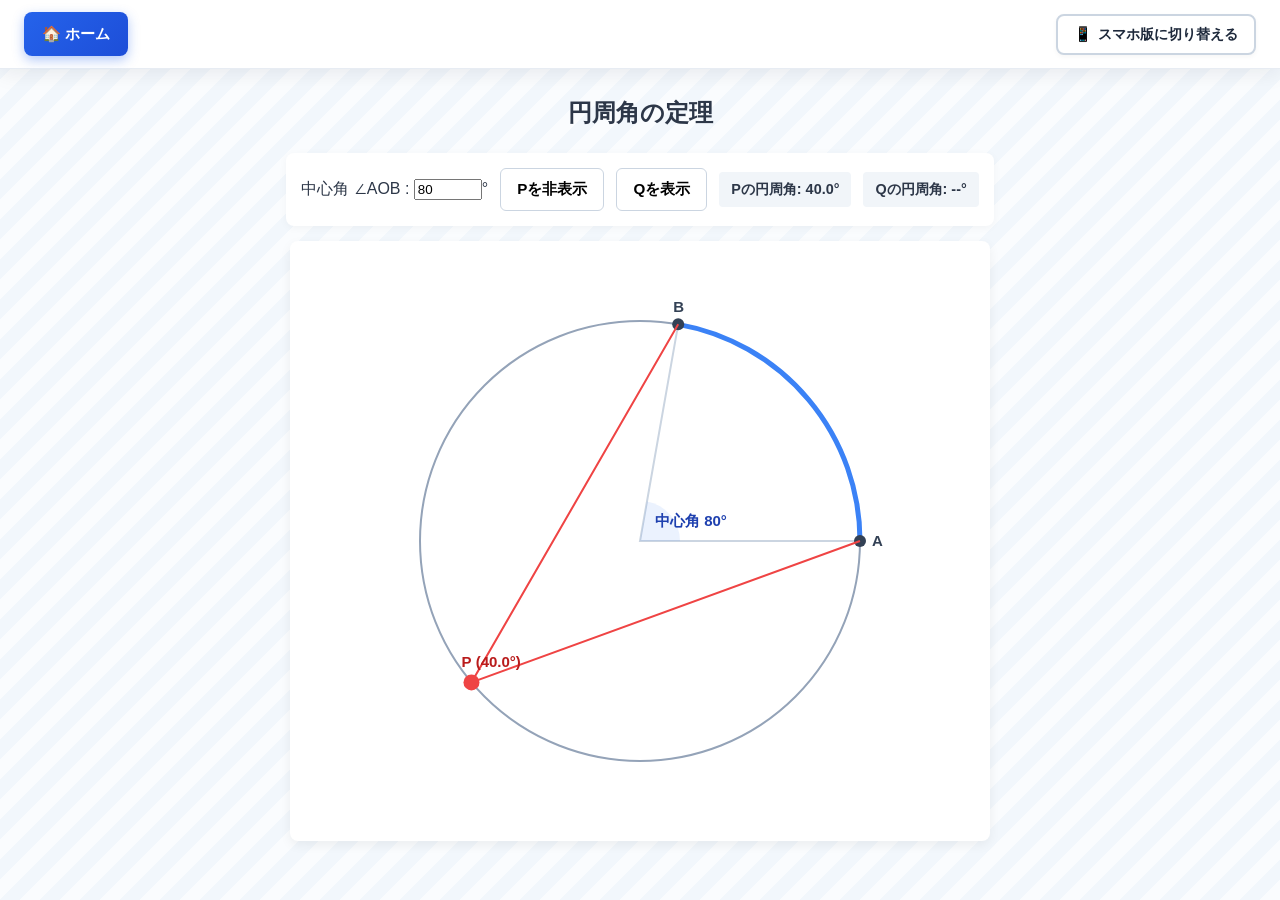
==== commit 89a6c16d: "Update step1.html" ====
--- a/step1.html
+++ b/step1.html
@@ -5,342 +5,170 @@
 <meta name="viewport" content="width=device-width, initial-scale=1.0">
 <title>円周角の定理 教材</title>
 <link rel="stylesheet" href="style.css">
+<style>
+    .angle-display { font-weight: bold; padding: 6px 12px; background: #f1f5f9; border-radius: 4px; font-size: 0.9rem; }
+</style>
 </head>
 <body>
 
-<a href="index.html" class="home-btn">🏠</a>
-
-<div class="view-switcher">
-    <button id="switchAuto" class="active">🔄 自動</button>
-    <button id="switchMobile">📱 スマホ版</button>
-    <button id="switchPc">💻 PC版</button>
-</div>
+<header class="custom-header">
+    <a href="index.html" class="enhanced-home-btn">🏠 ホーム</a>
+    <button id="toggleViewBtn" class="toggle-view-btn">
+        <span id="toggleViewIcon">📱</span> <span id="toggleViewText">スマホ版に切り替える</span>
+    </button>
+</header>
 
 <h2>円周角の定理</h2>
 
 <div class="container">
-    
     <div class="canvas-area">
         <div class="controls">
-            <label>中心角 ∠AOB(入力値) :
-                <input type="number" id="angleInput" value="80" min="10" max="350">°
+            <label>中心角 ∠AOB :
+                <input type="number" id="angleInput" value="80" min="10" max="350" style="width:60px;">°
             </label>
-            <button id="toggleP">Pを非表示</button>
-            <button id="toggleQ">Qを表示</button>
-
-            <span id="pAngleDisplay" class="angle-display">Pの中心角: --°</span>
-            <span id="qAngleDisplay" class="angle-display">Qの中心角: --°</span>
+            <div class="nav-tooltip-wrapper">
+                <button id="toggleP">
+                    <span class="btn-text-normal">Pを非表示</span>
+                    <span class="btn-text-icon">🙈</span>
+                </button>
+                <span class="tooltip-text">点Pを隠す / 表示する</span>
+            </div>
+            <div class="nav-tooltip-wrapper">
+                <button id="toggleQ">
+                    <span class="btn-text-normal">Qを表示</span>
+                    <span class="btn-text-icon">👁</span>
+                </button>
+                <span class="tooltip-text">点Qを出す / 隠す</span>
+            </div>
+            <span id="pAngleDisplay" class="angle-display">Pの円周角: --°</span>
+            <span id="qAngleDisplay" class="angle-display">Qの円周角: --°</span>
         </div>
-
         <canvas id="canvas" width="700" height="600"></canvas>
     </div>
-
 </div>
 
 <script>
-const canvas = document.getElementById("canvas");
-const ctx = canvas.getContext("2d");
+const canvas=document.getElementById("canvas");
+const ctx=canvas.getContext("2d");
+const cx=350,cy=300,r=220;
 
-const cx = 350, cy = 300, r = 220;
+let centerAngle=80;
+let pAngle=220;
+let qAngle=140;
+let showP=true;
+let showQ=false;
+let draggingP=false;
+let draggingQ=false;
 
-let centerAngle = 80;
-let pAngle = 220;
-let qAngle = 140;
+function pointOnCircle(deg){
+    const rad = deg * Math.PI / 180;
+    return { x: cx + r * Math.cos(rad), y: cy - r * Math.sin(rad) };
+}
 
-let draggingP = false;
-let draggingQ = false;
+function draw(){
+    ctx.clearRect(0,0,canvas.width,canvas.height);
 
-let showP = true;
-let showQ = false;
-let selectedPoint = "P";
-const angleInput = document.getElementById("angleInput");
-const toggleP = document.getElementById("toggleP");
-const toggleQ = document.getElementById("toggleQ");
+    // 補助線・円の描画
+    ctx.beginPath();
+    ctx.arc(cx,cy,r,0,Math.PI*2);
+    ctx.strokeStyle="#94a3b8";
+    ctx.lineWidth=2;
+    ctx.stroke();
 
-const pAngleDisplay = document.getElementById("pAngleDisplay");
-const qAngleDisplay = document.getElementById("qAngleDisplay");
+    const A = pointOnCircle(0);
+    const B = pointOnCircle(centerAngle);
 
-angleInput.addEventListener("input", () => {
-    centerAngle = Number(angleInput.value);
+    // 弧ABの強調
+    ctx.beginPath();
+    ctx.arc(cx,cy,r, -centerAngle*Math.PI/180, 0, false);
+    ctx.strokeStyle="#3b82f6";
+    ctx.lineWidth=5;
+    ctx.stroke();
+
+    // 中心角
+    ctx.beginPath();
+    ctx.moveTo(A.x,A.y); ctx.lineTo(cx,cy); ctx.lineTo(B.x,B.y);
+    ctx.strokeStyle="#cbd5e1";
+    ctx.lineWidth=2;
+    ctx.stroke();
+
+    ctx.fillStyle="rgba(59,130,246,0.1)";
+    ctx.beginPath(); ctx.moveTo(cx,cy);
+    ctx.arc(cx,cy,40, -centerAngle*Math.PI/180, 0, false);
+    ctx.closePath(); ctx.fill();
+
+    ctx.fillStyle="#1e40af";
+    ctx.font="bold 15px sans-serif";
+    ctx.fillText(`中心角 ${centerAngle}°`, cx+15, cy-15);
+
+    // 点A, B
+    ctx.fillStyle="#334155";
+    ctx.beginPath(); ctx.arc(A.x,A.y,6,0,Math.PI*2); ctx.fill();
+    ctx.beginPath(); ctx.arc(B.x,B.y,6,0,Math.PI*2); ctx.fill();
+    ctx.fillText("A", A.x+12, A.y+5);
+    ctx.fillText("B", B.x-5, B.y-12);
+
+    if(showP){
+        const P = pointOnCircle(pAngle);
+        ctx.beginPath(); ctx.moveTo(A.x,A.y); ctx.lineTo(P.x,P.y); ctx.lineTo(B.x,B.y);
+        ctx.strokeStyle="#ef4444"; ctx.lineWidth=2; ctx.stroke();
+        ctx.fillStyle="#ef4444"; ctx.beginPath(); ctx.arc(P.x,P.y,8,0,Math.PI*2); ctx.fill();
+        ctx.fillStyle="#b91c1c"; ctx.fillText(`P (${(centerAngle/2).toFixed(1)}°)`, P.x-10, P.y-15);
+        document.getElementById("pAngleDisplay").textContent = `Pの円周角: ${(centerAngle/2).toFixed(1)}°`;
+    }
+    if(showQ){
+        const Q = pointOnCircle(qAngle);
+        ctx.beginPath(); ctx.moveTo(A.x,A.y); ctx.lineTo(Q.x,Q.y); ctx.lineTo(B.x,B.y);
+        ctx.strokeStyle="#10b981"; ctx.lineWidth=2; ctx.stroke();
+        ctx.fillStyle="#10b981"; ctx.beginPath(); ctx.arc(Q.x,Q.y,8,0,Math.PI*2); ctx.fill();
+        ctx.fillStyle="#047857"; ctx.fillText(`Q (${(centerAngle/2).toFixed(1)}°)`, Q.x-10, Q.y-15);
+        document.getElementById("qAngleDisplay").textContent = `Qの円周角: ${(centerAngle/2).toFixed(1)}°`;
+    }
+}
+
+document.getElementById("angleInput").addEventListener("input",(e)=>{
+    centerAngle = Math.min(Math.max(parseInt(e.target.value)||10, 10), 350);
+    draw();
+});
+document.getElementById("toggleP").addEventListener("click",()=>{
+    showP=!showP;
+    document.getElementById("toggleP").querySelector(".btn-text-normal").textContent = showP?"Pを非表示":"Pを表示";
+    draw();
+});
+document.getElementById("toggleQ").addEventListener("click",()=>{
+    showQ=!showQ;
+    document.getElementById("toggleQ").querySelector(".btn-text-normal").textContent = showQ?"Qを非表示":"Qを表示";
     draw();
 });
 
-toggleP.addEventListener("click", () => {
-    showP = !showP;
-    toggleP.textContent = showP ? "Pを非表示" : "Pを表示";
+canvas.addEventListener("mousedown",(e)=>{
+    const rect = canvas.getBoundingClientRect();
+    const x = e.clientX - rect.left, y = e.clientY - rect.top;
+    if(showP && Math.hypot(x-pointOnCircle(pAngle).x, y-pointOnCircle(pAngle).y)<20) draggingP=true;
+    if(showQ && Math.hypot(x-pointOnCircle(qAngle).x, y-pointOnCircle(qAngle).y)<20) draggingQ=true;
+});
+canvas.addEventListener("mousemove",(e)=>{
+    if(!draggingP && !draggingQ) return;
+    const rect = canvas.getBoundingClientRect();
+    let angle = Math.atan2(cy - (e.clientY - rect.top), (e.clientX - rect.left) - cx) * 180 / Math.PI;
+    if(angle<0) angle+=360;
+    if(draggingP) pAngle=angle;
+    if(draggingQ) qAngle=angle;
     draw();
 });
+window.addEventListener("mouseup",()=>{ draggingP=false; draggingQ=false; });
 
-toggleQ.addEventListener("click", () => {
-    showQ = !showQ;
-    toggleQ.textContent = showQ ? "Qを非表示" : "Qを表示";
+document.addEventListener("DOMContentLoaded", () => {
+    const toggleViewBtn = document.getElementById("toggleViewBtn");
+    const toggleViewIcon = document.getElementById("toggleViewIcon");
+    const toggleViewText = document.getElementById("toggleViewText");
+    const body = document.body;
+    if(localStorage.getItem("forcedMobile") === "true") { body.classList.add("forced-mobile"); toggleViewIcon.textContent = "💻"; toggleViewText.textContent = "PC版に切り替える"; }
+    toggleViewBtn.addEventListener("click", () => {
+        if (body.classList.contains("forced-mobile")) { body.classList.remove("forced-mobile"); localStorage.setItem("forcedMobile", "false"); toggleViewIcon.textContent = "📱"; toggleViewText.textContent = "スマホ版に切り替える"; }
+        else { body.classList.add("forced-mobile"); localStorage.setItem("forcedMobile", "true"); toggleViewIcon.textContent = "💻"; toggleViewText.textContent = "PC版に切り替える"; }
+    });
     draw();
-});
-
-function degToRad(d) { return d * Math.PI / 180; }
-
-function pointOnCircle(a) {
-    const t = degToRad(a);
-    return { x: cx + r * Math.cos(t), y: cy - r * Math.sin(t) };
-}
-
-function drawPoint(pt, color, label) {
-    ctx.fillStyle = color;
-    ctx.beginPath();
-    ctx.arc(pt.x, pt.y, 8, 0, Math.PI * 2);
-    ctx.fill();
-    ctx.fillStyle = "black";
-    ctx.fillText(label, pt.x + 10, pt.y - 10);
-}
-
-function drawSector(x, y, rad, startDeg, endDeg, color) {
-    let s = degToRad(startDeg);
-    let e = degToRad(endDeg);
-    ctx.beginPath();
-    ctx.moveTo(x, y);
-    ctx.arc(x, y, rad, -s, -e, true);
-    ctx.closePath();
-    ctx.fillStyle = color;
-    ctx.fill();
-}
-
-function angleBetweenVectors(v1, v2) {
-    const dot = v1.x * v2.x + v1.y * v2.y;
-    return Math.acos(dot / (Math.hypot(v1.x, v1.y) * Math.hypot(v2.x, v2.y))) * 180 / Math.PI;
-}
-
-// 角度マークを綺麗に丸く描く
-function drawAngleMark(x, y, a1, a2, color) {
-    let diff = a2 - a1;
-    while (diff > Math.PI) diff -= 2 * Math.PI;
-    while (diff < -Math.PI) diff += 2 * Math.PI;
-
-    ctx.beginPath();
-    ctx.arc(x, y, 35, a1, a1 + diff, diff < 0);
-    ctx.strokeStyle = color;
-    ctx.lineWidth = 3;
-    ctx.stroke();
-}
-
-function draw() {
-    ctx.clearRect(0, 0, canvas.width, canvas.height);
-
-    const A = pointOnCircle(0);
-    const B = pointOnCircle(centerAngle);
-    const P = pointOnCircle(pAngle);
-    const Q = pointOnCircle(qAngle);
-
-    // P・Qが小弧AB上にあるか判定
-    const onMinorArcP = pAngle >= 0 && pAngle <= centerAngle;
-    const onMinorArcQ = qAngle >= 0 && qAngle <= centerAngle;
-
-    let selectedOnMinorArc = (selectedPoint === "P") ? onMinorArcP : onMinorArcQ;
-
-    // 外枠の円
-    ctx.beginPath();
-    ctx.arc(cx, cy, r, 0, Math.PI * 2);
-    ctx.strokeStyle = "black";
-    ctx.lineWidth = 2;
-    ctx.stroke();
-
-    // 注目している弧ABを太く塗る
-    ctx.beginPath();
-    if (selectedOnMinorArc) {
-        ctx.arc(cx, cy, r, 0, -degToRad(centerAngle), false); // 大弧AB
-    } else {
-        ctx.arc(cx, cy, r, 0, -degToRad(centerAngle), true);  // 小弧AB
-    }
-    ctx.strokeStyle = (selectedPoint === "P") ? "deeppink" : "limegreen";
-    ctx.lineWidth = 8;
-    ctx.stroke();
-
-    // 中心角の扇形カラーを設定
-    let sectorColor = (selectedPoint === "P") ? "rgba(255,105,180,0.35)" : "rgba(50,205,50,0.35)";
-    if (selectedOnMinorArc) {
-        drawSector(cx, cy, 45, centerAngle, 360, sectorColor);
-    } else {
-        drawSector(cx, cy, 45, 0, centerAngle, sectorColor);
-    }
-
-    // 中心からA, Bへの直線 (OA, OB)
-    ctx.beginPath();
-    ctx.moveTo(cx, cy);
-    ctx.lineTo(A.x, A.y);
-    ctx.lineTo(B.x, B.y);
-    ctx.closePath();
-    ctx.strokeStyle = "blue";
-    ctx.lineWidth = 3;
-    ctx.stroke();
-
-    // 点Pの円周角を描画
-    if (showP) {
-        ctx.beginPath();
-        ctx.moveTo(P.x, P.y);
-        ctx.lineTo(A.x, A.y);
-        ctx.lineTo(B.x, B.y);
-        ctx.closePath();
-        ctx.fillStyle = "rgba(255,0,0,0.05)";
-        ctx.fill();
-        ctx.strokeStyle = "red";
-        ctx.lineWidth = 2;
-        ctx.stroke();
-    }
-
-    // 点Qの円周角を描画
-    if (showQ) {
-        ctx.beginPath();
-        ctx.moveTo(Q.x, Q.y);
-        ctx.lineTo(A.x, A.y);
-        ctx.lineTo(B.x, B.y);
-        ctx.closePath();
-        ctx.fillStyle = "rgba(0,255,0,0.05)";
-        ctx.fill();
-        ctx.strokeStyle = "green";
-        ctx.lineWidth = 2;
-        ctx.stroke();
-    }
-
-    // 円周角の頂点部分の円弧マーク
-    let anglePA = Math.atan2(A.y - P.y, A.x - P.x);
-    let anglePB = Math.atan2(B.y - P.y, B.x - P.x);
-    let angleQA = Math.atan2(A.y - Q.y, A.x - Q.x);
-    let angleQB = Math.atan2(B.y - Q.y, B.x - Q.x);
-
-    if (showP) drawAngleMark(P.x, P.y, anglePA, anglePB, "red");
-    if (showQ) drawAngleMark(Q.x, Q.y, angleQA, angleQB, "green");
-
-    // 各頂点プロット
-    drawPoint(A, "blue", "A");
-    drawPoint(B, "blue", "B");
-    if (showP) drawPoint(P, "red", "P");
-    if (showQ) drawPoint(Q, "green", "Q");
-
-    // 選択中の点にハイライト外輪
-    if (selectedPoint === "P" && showP) {
-        ctx.beginPath();
-        ctx.arc(P.x, P.y, 14, 0, Math.PI * 2);
-        ctx.strokeStyle = "deeppink";
-        ctx.lineWidth = 4;
-        ctx.stroke();
-    }
-    if (selectedPoint === "Q" && showQ) {
-        ctx.beginPath();
-        ctx.arc(Q.x, Q.y, 14, 0, Math.PI * 2);
-        ctx.strokeStyle = "limegreen";
-        ctx.lineWidth = 4;
-        ctx.stroke();
-    }
-    drawPoint({ x: cx, y: cy }, "black", "O");
-
-    // ベクトルから角度の数値を精密計算
-    const inscribed = angleBetweenVectors({ x: A.x - P.x, y: A.y - P.y }, { x: B.x - P.x, y: B.y - P.y });
-    const inscribedQ = angleBetweenVectors({ x: A.x - Q.x, y: A.y - Q.y }, { x: B.x - Q.x, y: B.y - Q.y });
-
-    // 中心角テキストの配置
-    let displayedCenterAngle;
-    let midCenter;
-
-    if (selectedPoint === "P") {
-        displayedCenterAngle = onMinorArcP ? 360 - centerAngle : centerAngle;
-        midCenter = onMinorArcP ? centerAngle + (360 - centerAngle) / 2 : centerAngle / 2;
-    } else {
-        displayedCenterAngle = onMinorArcQ ? 360 - centerAngle : centerAngle;
-        midCenter = onMinorArcQ ? centerAngle + (360 - centerAngle) / 2 : centerAngle / 2;
-    }
-
-    let labelPos = pointOnCircle(midCenter);
-    ctx.fillStyle = (selectedPoint === "P") ? "deeppink" : "limegreen";
-    ctx.font = "18px sans-serif";
-    ctx.fillText(displayedCenterAngle.toFixed(1) + "°", cx + (labelPos.x - cx) * 0.35, cy + (labelPos.y - cy) * 0.35);
-
-    // キャンバス上の角度数値テキスト表示
-    if (showP) {
-        ctx.fillStyle = "red";
-        ctx.fillText(inscribed.toFixed(1) + "°", P.x + 20, P.y + 20);
-    }
-    if (showQ) {
-        ctx.fillStyle = "green";
-        ctx.fillText(inscribedQ.toFixed(1) + "°", Q.x + 20, Q.y + 20);
-    }
-
-    // 上部のバッジ要素に状態を反映
-    const currentCenterAngleP = onMinorArcP ? 360 - centerAngle : centerAngle;
-    const currentCenterAngleQ = onMinorArcQ ? 360 - centerAngle : centerAngle;
-
-    if (showP) {
-        pAngleDisplay.textContent = `Pの中心角: ${currentCenterAngleP.toFixed(1)}°`;
-        pAngleDisplay.style.display = "inline";
-    } else {
-        pAngleDisplay.style.display = "none";
-    }
-
-    if (showQ) {
-        qAngleDisplay.textContent = `Qの中心角: ${currentCenterAngleQ.toFixed(1)}°`;
-        qAngleDisplay.style.display = "inline";
-    } else {
-        qAngleDisplay.style.display = "none";
-    }
-}
-
-// マウスイベント処理
-canvas.addEventListener("mousedown", (e) => {
-    const rect = canvas.getBoundingClientRect();
-    const x = e.clientX - rect.left;
-    const y = e.clientY - rect.top;
-
-    const P = pointOnCircle(pAngle);
-    const Q = pointOnCircle(qAngle);
-
-    if (showP && Math.hypot(x - P.x, y - P.y) < 15) {
-        draggingP = true;
-        selectedPoint = "P";
-    }
-    if (showQ && Math.hypot(x - Q.x, y - Q.y) < 15) {
-        draggingQ = true;
-        selectedPoint = "Q";
-    }
-    draw();
-});
-
-canvas.addEventListener("mousemove", (e) => {
-    if (!draggingP && !draggingQ) return;
-
-    const rect = canvas.getBoundingClientRect();
-    const x = e.clientX - rect.left;
-    const y = e.clientY - rect.top;
-
-    let angle = Math.atan2(cy - y, x - cx) * 180 / Math.PI;
-    if (angle < 0) angle += 360;
-
-    if (draggingP) pAngle = angle;
-    if (draggingQ) qAngle = angle;
-
-    draw();
-});
-
-canvas.addEventListener("mouseup", () => { draggingP = false; draggingQ = false; });
-canvas.addEventListener("mouseleave", () => { draggingP = false; draggingQ = false; });
-
-// 読み込み時初期描写
-draw();
-
-// ⚙️ 画面サイズ表示の手動切り替えスクリプト制御
-document.addEventListener("DOMContentLoaded", () => {
-    const btnAuto = document.getElementById("switchAuto");
-    const btnMobile = document.getElementById("switchMobile");
-    const btnPc = document.getElementById("switchPc");
-    const body = document.body;
-
-    function removeClasses() {
-        body.classList.remove("forced-mobile", "forced-pc");
-        btnAuto.classList.remove("active");
-        btnMobile.classList.remove("active");
-        btnPc.classList.remove("active");
-    }
-
-    btnAuto.addEventListener("click", () => { removeClasses(); btnAuto.classList.add("active"); });
-    btnMobile.addEventListener("click", () => { removeClasses(); body.classList.add("forced-mobile"); btnMobile.classList.add("active"); });
-    btnPc.addEventListener("click", () => { removeClasses(); body.classList.add("forced-pc"); btnPc.classList.add("active"); });
 });
 </script>
 </body>
--- a/style.css
+++ b/style.css
@@ -1,20 +1,16 @@
 @charset "UTF-8";
 
 /* ==========================================================================
-   全般的な基本スタイル設定（洗練された清潔感のあるストライプ背景）
+   全般的な基本スタイル設定
    ========================================================================== */
 body {
     font-family: 'Helvetica Neue', Arial, 'Hiragino Kaku Gothic ProN', 'Hiragino Sans', Meiryo, sans-serif;
     text-align: center;
     margin: 0;
-    padding: 20px;
-    color: #2d3748; /* 文字色を少し濃くしてくっきりと */
+    padding: 0 0 40px 0;
+    color: #2d3748;
     line-height: 1.6;
-
-    /* 清潔感のある、気持ち悪さのないアイスブルー */
     background-color: #f2f7fc;
-    
-    /* 純白の細い斜めラインを等間隔で引くCSS幾何学デザイン */
     background-image: linear-gradient(
         135deg, 
         rgba(255, 255, 255, 0.6) 25%, 
@@ -26,615 +22,186 @@
         transparent
     );
     background-size: 40px 40px;
-    
-    /* 非常に静かに、心地よくラインが流れ続けるアニメーション */
-    animation: cleanStripes 40s linear infinite;
-}
-
-@keyframes cleanStripes {
-    0% { background-position: 0 0; }
-    100% { background-position: 40px 40px; }
-}
-
-/* タイトルなどの装飾（一貫性を持たせるため追加） */
-h2 {
-    font-weight: 800;
-    color: #0f172a;
-    margin-top: 30px;
-    margin-bottom: 5px;
-}
-
-/* 共通の説明テキストスタイル */
-.description {
-    max-width: 620px;
-    margin: 0 auto 20px auto;
-    font-size: 0.98em;
-    line-height: 1.6;
-    color: #4a5568;
-    background: rgba(255, 255, 255, 0.7);
-    padding: 10px 15px;
-    border-radius: 30px;
+}
+
+/* ==========================================================================
+   新設：最高級モダン共通ヘッダー
+   ========================================================================== */
+.custom-header {
+    display: flex;
+    justify-content: space-between;
+    align-items: center;
+    background: rgba(255, 255, 255, 0.95);
+    backdrop-filter: blur(8px);
+    padding: 12px 24px;
+    box-shadow: 0 4px 20px rgba(15, 23, 42, 0.08);
+    position: sticky;
+    top: 0;
+    z-index: 1000;
+    margin-bottom: 25px;
+    border-bottom: 1px solid rgba(226, 232, 240, 0.8);
+    box-sizing: border-box;
+    width: 100%;
+}
+
+/* 劇的に目立つようにしたホームボタン */
+.custom-header .enhanced-home-btn {
+    display: inline-flex;
+    align-items: center;
+    gap: 8px;
+    background: linear-gradient(135deg, #2563eb, #1d4ed8);
+    color: #ffffff;
+    text-decoration: none;
+    padding: 10px 18px;
+    border-radius: 8px;
+    font-weight: bold;
+    font-size: 0.95rem;
+    box-shadow: 0 4px 12px rgba(37, 99, 235, 0.35);
+    transition: all 0.25s cubic-bezier(0.4, 0, 0.2, 1);
+}
+.custom-header .enhanced-home-btn:hover {
+    transform: translateY(-1px);
+    box-shadow: 0 6px 16px rgba(37, 99, 235, 0.45);
+    background: linear-gradient(135deg, #1d4ed8, #1e40af);
+}
+
+/* トグル式：単一の版切り替えボタン */
+.custom-header .toggle-view-btn {
+    background: #ffffff;
+    color: #1e293b;
+    border: 2px solid #cbd5e1;
+    padding: 9px 16px;
+    border-radius: 8px;
+    font-weight: 700;
+    font-size: 0.9rem;
+    cursor: pointer;
+    transition: all 0.2s ease;
+    display: inline-flex;
+    align-items: center;
+    gap: 6px;
+    box-shadow: 0 2px 5px rgba(0,0,0,0.04);
+}
+.custom-header .toggle-view-btn:hover {
+    background: #f8fafc;
+    border-color: #94a3b8;
+}
+
+/* ==========================================================================
+   ナビゲーションボタン群・高級吹き出しツールチップ
+   ========================================================================== */
+.nav-tooltip-wrapper {
+    position: relative;
     display: inline-block;
-    box-shadow: 0 2px 8px rgba(0,0,0,0.02);
-}
-
-/* ==========================================================================
-   レイアウトコンテナ（全ページで破綻しない共通分割定義）
-   ========================================================================== */
-.container { 
-    display: flex; 
-    flex-direction: row; 
-    align-items: flex-end; /* 下側を綺麗に揃える */
-    justify-content: center; 
-    gap: 50px; 
-    max-width: 1300px; 
-    margin: 40px auto; 
+}
+
+.nav-tooltip-wrapper button,
+.controls button {
+    padding: 10px 16px;
+    font-size: 0.95rem;
+    cursor: pointer;
+    border-radius: 6px;
+    border: 1px solid #cbd5e1;
+    background: #ffffff;
+    transition: all 0.2s;
+    font-weight: 600;
+}
+
+.nav-tooltip-wrapper button:disabled {
+    opacity: 0.4;
+    cursor: not-allowed;
+}
+
+/* 汎用吹き出しツールチップ */
+.nav-tooltip-wrapper .tooltip-text {
+    visibility: hidden;
+    width: 160px;
+    background-color: rgba(15, 23, 42, 0.96);
+    color: #ffffff;
+    text-align: center;
+    border-radius: 8px;
+    padding: 8px 12px;
+    position: absolute;
+    z-index: 1100;
+    bottom: 130%;
+    left: 50%;
+    transform: translateX(-50%) translateY(6px);
+    opacity: 0;
+    font-size: 0.8rem;
+    font-weight: 600;
+    line-height: 1.4;
+    transition: opacity 0.2s, transform 0.2s;
+    pointer-events: none;
+    box-shadow: 0 6px 16px rgba(0, 0, 0, 0.2);
+}
+.nav-tooltip-wrapper .tooltip-text::after {
+    content: "";
+    position: absolute;
+    top: 100%;
+    left: 50%;
+    margin-left: -6px;
+    border-width: 6px;
+    border-style: solid;
+    border-color: rgba(15, 23, 42, 0.96) transparent transparent transparent;
+}
+
+/* 初期状態：通常テキストを表示、アイコンは隠す */
+.btn-text-normal { display: inline; }
+.btn-text-icon { display: none; }
+
+/* ==========================================================================
+   レイアウト用共通設定
+   ========================================================================== */
+.container {
+    display: flex;
+    flex-direction: row;
+    justify-content: center;
+    align-items: flex-start;
+    gap: 30px;
+    max-width: 1200px;
+    margin: 0 auto;
     padding: 0 20px;
     box-sizing: border-box;
 }
 
-/* ==========================================================================
-   作図キャンバスまわりのデザイン（立体的なシャドウ）
-   ========================================================================= */
-.canvas-area,
-.canvas-container {
+canvas {
+    background: #ffffff;
+    border-radius: 8px;
+    box-shadow: 0 4px 12px rgba(0,0,0,0.06);
+}
+
+.controls {
+    margin-bottom: 15px;
+    background: #ffffff;
+    padding: 15px;
+    border-radius: 8px;
+    box-shadow: 0 2px 8px rgba(0,0,0,0.04);
     display: flex;
-    flex-direction: column;
-    align-items: center;
-    flex: 0 0 auto;
-}
-
-canvas {
-    border: none;
-    background-color: #ffffff;
-    border-radius: 16px; /* 角をより丸くしてモダンに */
-    box-shadow: 0 12px 30px rgba(0, 50, 100, 0.08), 0 2px 4px rgba(0, 0, 0, 0.02);
-    cursor: pointer;
-    transition: transform 0.2s ease;
-}
-canvas:hover {
-    transform: scale(1.01); /* マウスを乗せるとわずかに浮き上がる */
-}
-
-/* ==========================================================================
-   コントロール・角度表示エリア（カード型の高級感あるデザイン）
-   ========================================================================== */
-.controls {
-    width: 100%;
-    margin-bottom: 15px;
-    background: #ffffff;
-    padding: 20px 25px;
-    border-radius: 14px;
-    box-shadow: 0 10px 25px rgba(0, 50, 100, 0.05);
-    box-sizing: border-box;
-    display: flex;
-    flex-direction: column;
-    gap: 15px;
+    flex-wrap: wrap;
+    gap: 12px;
     align-items: center;
     justify-content: center;
-    border: 1px solid rgba(0, 123, 255, 0.05);
-    font-size: 0.95rem;
-    color: #334155;
-}
-
-.controls label {
-    display: flex;
-    align-items: center;
-    justify-content: center;
-    gap: 12px;
-    font-weight: 700;
-    color: #2d3748;
-    font-size: 1.05rem;
-}
-
-/* 数値入力フォーム（STEP1用） */
-input[type="number"] {
-    padding: 8px 12px;
-    border: 2px solid #cbd5e1;
-    border-radius: 8px;
-    font-size: 1.05rem;
-    font-weight: bold;
-    width: 80px;
-    text-align: center;
-    color: #1e293b;
-    background-color: #f8fafc;
-    transition: all 0.2s ease;
-}
-input[type="number"]:focus {
-    border-color: #3b82f6;
-    background-color: #ffffff;
-    outline: none;
-    box-shadow: 0 0 0 3px rgba(59, 130, 246, 0.15);
-}
-
-/* スライダーバー */
-input[type="range"] {
-    -webkit-appearance: none;
-    appearance: none;
-    width: 280px;
-    height: 8px;
-    background: #e2e8f0;
-    border-radius: 6px;
-    outline: none;
-    vertical-align: middle;
-    margin-left: 10px;
-}
-input[type="range"]::-webkit-slider-thumb {
-    -webkit-appearance: none;
-    width: 22px;
-    height: 22px;
-    border-radius: 50%;
-    background: linear-gradient(135deg, #3b82f6, #1d4ed8); /* 青のグラデーションツマミ */
-    cursor: pointer;
-    box-shadow: 0 2px 6px rgba(29, 78, 216, 0.3);
-    transition: transform 0.1s ease, background 0.2s;
-}
-input[type="range"]::-webkit-slider-thumb:hover {
-    transform: scale(1.15);
-    background: linear-gradient(135deg, #60a5fa, #1d4ed8);
-}
-
-#angleVal {
-    display: inline-block;
-    min-width: 40px;
-    text-align: right;
-    color: #2563eb;
-    font-size: 1.2rem;
-    font-weight: 800;
-}
-
-/* 角度の数値表示バッジ（色みをはっきりと、読みやすく変更） */
-.angle-display {
-    font-weight: 800;
-    padding: 8px 16px;
-    border-radius: 30px;
-    font-size: 1rem;
-    letter-spacing: 0.5px;
-    box-shadow: 0 2px 8px rgba(0,0,0,0.04);
-}
-#pAngleDisplay { color: #dc2626; background-color: #fee2e2; border: 1px solid #fca5a5; }
-#qAngleDisplay { color: #16a34a; background-color: #dcfce7; border: 1px solid #86efac; }
-
-.hint {
-    font-size: 0.88em;
-    font-weight: bold;
-    color: #475569;
-    margin-top: 12px;
-    background: #e2e8f0;
-    padding: 6px 16px;
-    border-radius: 30px;
-    display: inline-block;
-}
-
-/* ==========================================================================
-   ボタンのデザイン（地味さをなくした最高級のグラデーション仕様）
-   ========================================================================== */
-.btn-group {
-    display: flex;
-    justify-content: space-between;
-    gap: 12px;
-    margin-top: 20px;
-    padding-top: 0;
-    width: 100%;
-}
-
-.controls button,
-.btn-group button {
-    flex: 1;
-    min-width: 0;
-    padding: 12px 14px;
-    font-weight: 800;
-    font-size: 0.95rem;
-    cursor: pointer;
-    /* 鮮やかで美しい青の立体グラデーション */
-    background: linear-gradient(135deg, #3b82f6, #1d4ed8);
-    color: white;
-    border: none;
-    border-radius: 4px;
-    display: inline-flex;
-    align-items: center;
-    justify-content: center;
-    gap: 6px;
-    box-shadow: 0 4px 12px rgba(37, 99, 235, 0.2);
-    text-shadow: 0 1px 2px rgba(0,0,0,0.1);
-    transition: all 0.2s cubic-bezier(0.4, 0, 0.2, 1);
-    white-space: nowrap;
-    margin: 0 !important;
-}
-
-/* スマホ等でのボタン縦並び調整 */
-.controls { flex-direction: column; }
-@media (min-width: 400px) { .controls { flex-direction: row; flex-wrap: wrap; } }
-
-button:hover:not(:disabled) {
-    background: linear-gradient(135deg, #60a5fa, #2563eb);
-    box-shadow: 0 6px 18px rgba(37, 99, 235, 0.35);
-    transform: translateY(-2px); /* ボタンが少し浮く */
-}
-button:active:not(:disabled) {
-    transform: translateY(1px); /* 押した時に凹む心地よいフィードバック */
-    box-shadow: 0 2px 6px rgba(37, 99, 235, 0.2);
-}
-button:disabled {
-    background: #e2e8f0;
-    color: #94a3b8;
-    box-shadow: none;
-    text-shadow: none;
-    cursor: not-allowed;
-}
-
-/* リセット系ボタン（シックで洗練されたダークグレー） */
-#resetBtn,
-#resetBlanksBtn {
-    background: linear-gradient(135deg, #64748b, #334155);
-    box-shadow: 0 4px 12px rgba(51, 65, 85, 0.2);
-}
-#resetBtn:hover,
-#resetBlanksBtn:hover {
-    background: linear-gradient(135deg, #94a3b8, #475569);
-    box-shadow: 0 6px 18px rgba(51, 65, 85, 0.35);
-}
-
-/* ==========================================================================
-   右側：解説パネル・ステップカードのデザイン
-   ========================================================================== */
-.panel {
-    flex: 1 1 580px;
-    max-width: 580px;
-    text-align: left;
-    background: #f8fafc;
-    padding: 25px;
-    border-radius: 12px;
-    box-shadow: 0 1px 3px rgba(0,0,0,0.05);
-    box-sizing: border-box;
-    display: flex;
-    flex-direction: column;
-    border: 1px solid rgba(0,0,0,0.02);
-    margin-bottom: 5px;
-}
-
-.panel h3 {
-    margin-top: 0;
-    color: #0f172a;
-    font-size: 1.2rem;
-    font-weight: 800;
-    border-bottom: 2px solid #f1f5f9;
-    padding-bottom: 12px;
-    margin-bottom: 15px;
-}
-
-.panel hr {
-    border: 0;
-    border-top: 1px solid #e2e8f0;
-    margin-bottom: 20px;
-}
-
-.click-notice {
-    background-color: #fff7ed;
-    color: #ea580c;
-    border: 1px solid #ffedd5;
-    padding: 12px 15px;
-    border-radius: 10px;
-    font-size: 0.95em;
-    font-weight: 800;
-    margin-bottom: 20px;
-    text-align: center;
-    box-shadow: 0 2px 6px rgba(234, 88, 12, 0.04);
-}
-
-.proof-step {
-    min-height: 160px;
-    font-size: 0.95rem;
-    line-height: 1.7;
-    color: #334155;
-    margin-bottom: 15px;
-    padding: 16px;
-    border-left: 6px solid #cbd5e1;
-    background: #f8fafc;
-    border-radius: 0 10px 10px 0;
-    transition: all 0.3s cubic-bezier(0.4, 0, 0.2, 1);
-    opacity: 0.5;
-}
-
-/* 証明ステップの一覧を出すページ用のアクティブ表示 */
-.proof-step.active {
-    border-left-color: #2563eb;
-    background: #eff6ff;
-    box-shadow: 0 6px 15px rgba(37, 99, 235, 0.06);
-    opacity: 1;
-    transform: translateX(4px); /* アクティブなステップが右に少しズレて際立つ */
-}
-.proof-step strong {
-    font-size: 1.1rem;
-    color: #0f172a;
-    display: inline-block;
-    margin-bottom: 8px;
-}
-
-/* ==========================================================================
-   伏せ字（シークレットマスク）のデザイン
-   ========================================================================== */
-.secret-blank {
-    display: inline-block;
-    background: linear-gradient(135deg, #fef3c7, #fde68a); /* うっすらグラデーション */
-    border: 1px dashed #d97706 !important;
-    color: transparent !important;
-    padding: 4px 10px;
-    margin: 2px 4px;
-    border-radius: 6px;
-    user-select: none;
-    transition: all 0.2s ease;
-    font-weight: bold;
-    position: relative;
-    text-shadow: none !important;
-    pointer-events: none;
-    box-shadow: 0 2px 4px rgba(217, 119, 6, 0.05);
-}
-
-.proof-step.active .secret-blank:not(.revealed) {
-    cursor: pointer;
-    pointer-events: auto;
-}
-.proof-step.active .secret-blank:not(.revealed):hover {
-    background: linear-gradient(135deg, #fde68a, #fcd34d);
-    border-color: #b45309 !important;
-    transform: scale(1.05);
-    box-shadow: 0 4px 8px rgba(217, 119, 6, 0.15);
-}
-
-.secret-blank.revealed {
-    background: linear-gradient(135deg, #f0fdf4, #dcfce7) !important;
-    border: 1px solid #16a34a !important;
-    color: #14532d !important;
-    cursor: default;
-    pointer-events: none;
-    transform: none !important;
-    box-shadow: none;
-}
-
-.secret-blank mjx-container { visibility: hidden; }
-.secret-blank.revealed mjx-container { visibility: visible; }
-
-/* ==========================================================================
-   【仕様変更】最初から図形（アイコン）表示 ＋ カーソルホバーで文字表示
-   ========================================================================== */
-
-/* STEP2のボタン（まとめる・リセット）の共通基本スタイル */
-#overlapBtn, #resetBtn {
-    position: relative !important;
-    width: 50px !important;
-    min-width: 50px !important;
-    max-width: 50px !important;
-    height: 50px !important;
-    min-height: 50px !important;
-    max-height: 50px !important;
-    
-    padding: 0 !important;
-    margin: 5px !important;
-    border-radius: 50% !important; /* 最初から完全な正円 */
-    
-    /* 元の長い日本語テキストを画面から完全に隠す設定 */
-    font-size: 0px !important;
-    line-height: 0 !important;
-    color: transparent !important;
-    text-shadow: none !important;
-    overflow: visible !important; /* 文字ポップアップをはみ出させて見せるためにvisibleにする */
-    
-    display: inline-flex !important;
-    align-items: center !important;
-    justify-content: center !important;
-    vertical-align: middle !important;
-    cursor: pointer !important;
-    transition: all 0.2s ease !important;
-}
-
-/* ボタンの中央に表示する図形（絵文字アイコン）の設定 */
-#overlapBtn::after, #resetBtn::after {
-    font-size: 1.3rem !important;
-    position: absolute !important;
-    left: 50% !important;
-    top: 50% !important;
-    transform: translate(-50%, -50%) !important;
-    color: white !important;
-    pointer-events: none !important; /* マウスイベントを邪魔しない */
-}
-
-/* 👥 左右の図形を1つにまとめるボタンのアイコン */
-#overlapBtn::after {
-    content: "👥" !important;
-}
-/* 🔄 初期位置に戻すボタンのアイコン */
-#resetBtn::after {
-    content: "🔄" !important;
-}
-
-/* ==========================================================================
-   【完全解決版】最初から図形（アイコン）表示 ＋ カーソルホバーで文字表示
-   ========================================================================== */
-
-/* STEP2のボタン（まとめる・リセット）の共通基本スタイル */
-#overlapBtn, #resetBtn {
-    position: relative !important;
-    width: 50px !important;
-    min-width: 50px !important;
-    max-width: 50px !important;
-    height: 50px !important;
-    min-height: 50px !important;
-    max-height: 50px !important;
-    
-    padding: 0 !important;
-    margin: 5px !important;
-    border-radius: 50% !important; /* 最初から完全な正円 */
-    
-    /* 🚨【重要】フレックス配置を一度リ解除し、文字を完全に透明化・極小化する */
-    display: inline-block !important; 
-    font-size: 0px !important;
-    line-height: 0 !important;
-    color: transparent !important;
-    text-shadow: none !important;
-    
-    /* 🚨画像ではみ出ていた文字を、ボタンの「枠外」に絶対に一歩も出さない設定 */
-    overflow: hidden !important; 
-    white-space: nowrap !important;
-    cursor: pointer !important;
-    transition: all 0.2s ease !important;
-}
-
-/* 👥 左右の図形を1つにまとめるボタンのアイコン */
-#overlapBtn::after {
-    content: "👥" !important;
-    font-size: 1.3rem !important;
-    color: white !important;
-    
-    /* ボタンのど真ん中に固定 */
-    position: absolute !important;
-    left: 50% !important;
-    top: 50% !important;
-    transform: translate(-50%, -50%) !important;
-}
-
-/* 🔄 初期位置に戻すボタンのアイコン */
-#resetBtn::after {
-    content: "🔄" !important;
-    font-size: 1.3rem !important;
-    color: white !important;
-    
-    /* ボタンのど真ん中に固定 */
-    position: absolute !important;
-    left: 50% !important;
-    top: 50% !important;
-    transform: translate(-50%, -50%) !important;
-}
-
-/* ==========================================================================
-   ★ カーソルが乗った時（ホバー時）にボタンの【外側】に文字を表示する（ツールチップ）
-   ========================================================================== */
-
-/* 吹き出し文字の共通デザイン（ボタンがoverflow:hiddenなので、親要素の動きに合わせます） */
-#overlapBtn:hover, #resetBtn:hover {
-    overflow: visible !important; /* 🚨マウスが乗った時だけ、吹き出しを外に見せる */
-}
-
-#overlapBtn::before, #resetBtn::before {
-    position: absolute !important;
-    bottom: 60px !important; /* ボタンの少し上に浮かせる */
-    left: 50% !important;
-    transform: translateX(-50%) scale(0.8) !important;
-    
-    /* 吹き出しの文字のデザイン */
-    font-size: 13px !important;
-    line-height: 1.4 !important;
-    color: white !important;
-    background-color: rgba(0, 0, 0, 0.85) !important; /* 高級感のある半透明の黒 */
-    padding: 6px 12px !important;
-    border-radius: 6px !important;
-    white-space: nowrap !important;
-    box-shadow: 0 4px 10px rgba(0,0,0,0.2) !important;
-    
-    /* 最初は非表示にしておく */
-    opacity: 0 !important;
-    visibility: hidden !important;
-    transition: transform 0.15s ease, opacity 0.15s ease !important;
-    z-index: 9999 !important;
-}
-
-/* 👥 ボタンにマウスが乗った時に表示する文字 */
-#overlapBtn:hover::before {
-    content: "左右の図形を1つにまとめる" !important;
-    opacity: 1 !important;
-    visibility: visible !important;
-    transform: translateX(-50%) scale(1) !important;
-}
-
-/* 🔄 ボタンにマウスが乗った時に表示する文字 */
-#resetBtn:hover::before {
-    content: "初期位置に戻す" !important;
-    opacity: 1 !important;
-    visibility: visible !important;
-    transform: translateX(-50%) scale(1) !important;
-}
-
-/* ==========================================================================
-   スマホ・PC表示の手動切り替えシステム ＆ 横並び維持設定
-   ========================================================================== */
-
-/* 手動切り替えボタンのスタイル */
-.view-switcher {
-    position: fixed;
-    top: 15px;
-    right: 15px;
-    z-index: 10000;
-    background: rgba(255, 255, 255, 0.9);
-    padding: 6px;
-    border-radius: 30px;
-    box-shadow: 0 4px 15px rgba(0,0,0,0.1);
-    display: flex;
-    gap: 5px;
-    border: 1px solid #e2e8f0;
-}
-.view-switcher button {
-    padding: 6px 12px !important;
-    font-size: 0.85rem !important;
-    border-radius: 20px !important;
-    height: auto !important;
-    width: auto !important;
-    min-width: 0 !important;
-    box-shadow: none !important;
-    background: transparent !important;
-    color: #64748b !important;
-    transform: none !important;
-    text-shadow: none !important;
-}
-.view-switcher button.active {
-    background: linear-gradient(135deg, #3b82f6, #1d4ed8) !important;
-    color: white !important;
-    font-weight: bold !important;
-}
-
-/* --- 【重要】スマホ化してもボタンの横並びを絶対に維持する設定 --- */
-.controls {
-    display: flex !important;
-    flex-direction: row !important; /* 常に横並び */
-    flex-wrap: nowrap !important;   /* 絶対に折り返さない */
-    justify-content: center !important;
-    align-items: center !important;
-    gap: 10px !important;
-    overflow-x: auto !important;    /* 万が一はみ出たらコントロール内だけでスクロール */
-}
-
-/* ボタン自体が小さくなっても潰れない最低限のサイズ指定 */
-.controls button, .btn-group button {
-    flex-shrink: 0 !important; /* 横幅が狭くなってもボタンを縮小・変形させない */
-}
-
-/* 元のCSSにあった「400px未満で縦にする」挙動を無効化 */
-@media (max-width: 399px) {
-    .controls { flex-direction: row !important; }
-}
-
-/* --- 手動切り替え用のコンテナ制御 --- */
-/* スマホ画面強制モード */
-body.forced-mobile .container {
-    flex-direction: column !important; /* 図形と解説を縦並びにする */
-    align-items: center !important;
-    max-width: 480px !important;
-    margin: 40px auto !important;
-}
-body.forced-mobile canvas {
-    max-width: 100% !important; /* キャンバスを画面幅にフィットさせる */
-    height: auto !important;
-}
-
-/* PC画面強制モード（画面が小さくなってもPCの横並びを無理やり維持） */
-body.forced-pc .container {
-    flex-direction: row !important;
-    align-items: flex-end !important;
-    overflow-x: auto !important; /* 画面からはみ出したらページ全体を横スクロール */
-}
-
-/* スマホ等、ホバーがない画面用の対策 */
+}
+
+/* ==========================================================================
+   スマホ版スタイル変更（独立した2階層分離設計により赤線エラーを完全排除）
+   ========================================================================== */
+
+/* 1. body.forced-mobile（トグルボタンON時） */
+body.forced-mobile .custom-header { padding: 10px 16px; }
+body.forced-mobile .btn-text-normal { display: none !important; }
+body.forced-mobile .btn-text-icon { display: inline !important; font-size: 1.35rem; line-height: 1; }
+body.forced-mobile .nav-tooltip-wrapper button { padding: 8px 12px !important; min-width: 50px; }
+body.forced-mobile .nav-tooltip-wrapper:hover .tooltip-text { visibility: visible; opacity: 1; transform: translateX(-50%) translateY(0); }
+body.forced-mobile .container { flex-direction: column !important; align-items: center !important; gap: 20px !important; }
+body.forced-mobile canvas { max-width: 100% !important; height: auto !important; }
+
+/* 2. 実際の画面幅が狭い時（ブレイクポイント: 768px） */
 @media (max-width: 768px) {
-    #overlapBtn:hover::before, #resetBtn:hover::before {
-        display: none !important;
-    }
-}
+    .custom-header { padding: 10px 16px; }
+    .btn-text-normal { display: none !important; }
+    .btn-text-icon { display: inline !important; font-size: 1.35rem; line-height: 1; }
+    .nav-tooltip-wrapper button { padding: 8px 12px !important; min-width: 50px; }
+    .nav-tooltip-wrapper:hover .tooltip-text { visibility: visible; opacity: 1; transform: translateX(-50%) translateY(0); }
+    .container { flex-direction: column !important; align-items: center !important; gap: 20px !important; }
+    canvas { max-width: 100% !important; height: auto !important; }
+}
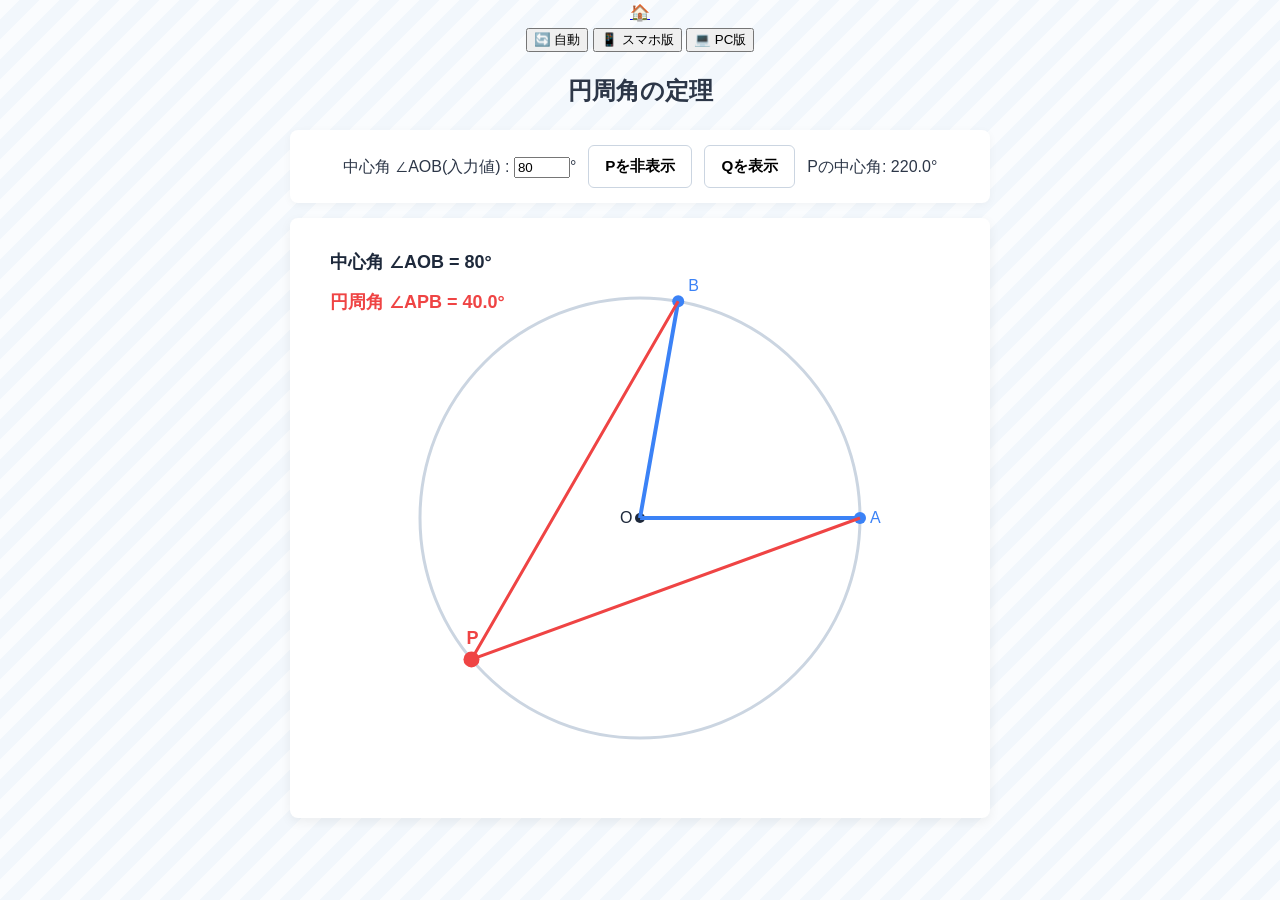
==== commit b2676829: "Update step1.html" ====
--- a/step1.html
+++ b/step1.html
@@ -5,44 +5,32 @@
 <meta name="viewport" content="width=device-width, initial-scale=1.0">
 <title>円周角の定理 教材</title>
 <link rel="stylesheet" href="style.css">
-<style>
-    .angle-display { font-weight: bold; padding: 6px 12px; background: #f1f5f9; border-radius: 4px; font-size: 0.9rem; }
-</style>
 </head>
 <body>
 
-<header class="custom-header">
-    <a href="index.html" class="enhanced-home-btn">🏠 ホーム</a>
-    <button id="toggleViewBtn" class="toggle-view-btn">
-        <span id="toggleViewIcon">📱</span> <span id="toggleViewText">スマホ版に切り替える</span>
-    </button>
-</header>
+<a href="index.html" class="home-btn">🏠</a>
+
+<div class="view-switcher">
+    <button id="switchAuto" class="active">🔄 自動</button>
+    <button id="switchMobile">📱 スマホ版</button>
+    <button id="switchPc">💻 PC版</button>
+</div>
 
 <h2>円周角の定理</h2>
 
 <div class="container">
     <div class="canvas-area">
         <div class="controls">
-            <label>中心角 ∠AOB :
-                <input type="number" id="angleInput" value="80" min="10" max="350" style="width:60px;">°
+            <label>中心角 ∠AOB(入力値) :
+                <input type="number" id="angleInput" value="80" min="10" max="350">°
             </label>
-            <div class="nav-tooltip-wrapper">
-                <button id="toggleP">
-                    <span class="btn-text-normal">Pを非表示</span>
-                    <span class="btn-text-icon">🙈</span>
-                </button>
-                <span class="tooltip-text">点Pを隠す / 表示する</span>
-            </div>
-            <div class="nav-tooltip-wrapper">
-                <button id="toggleQ">
-                    <span class="btn-text-normal">Qを表示</span>
-                    <span class="btn-text-icon">👁</span>
-                </button>
-                <span class="tooltip-text">点Qを出す / 隠す</span>
-            </div>
-            <span id="pAngleDisplay" class="angle-display">Pの円周角: --°</span>
-            <span id="qAngleDisplay" class="angle-display">Qの円周角: --°</span>
+            <button id="toggleP">Pを非表示</button>
+            <button id="toggleQ">Qを表示</button>
+
+            <span id="pAngleDisplay" class="angle-display">Pの中心角: --°</span>
+            <span id="qAngleDisplay" class="angle-display">Qの中心角: --°</span>
         </div>
+
         <canvas id="canvas" width="700" height="600"></canvas>
     </div>
 </div>
@@ -50,125 +38,210 @@
 <script>
 const canvas=document.getElementById("canvas");
 const ctx=canvas.getContext("2d");
+
 const cx=350,cy=300,r=220;
 
 let centerAngle=80;
 let pAngle=220;
 let qAngle=140;
+
+let draggingP=false;
+let draggingQ=false;
 let showP=true;
 let showQ=false;
-let draggingP=false;
-let draggingQ=false;
+
+const angleInput=document.getElementById("angleInput");
+const togglePBtn=document.getElementById("toggleP");
+const toggleQBtn=document.getElementById("toggleQ");
+const pAngleDisplay=document.getElementById("pAngleDisplay");
+const qAngleDisplay=document.getElementById("qAngleDisplay");
 
 function pointOnCircle(deg){
-    const rad = deg * Math.PI / 180;
-    return { x: cx + r * Math.cos(rad), y: cy - r * Math.sin(rad) };
+    const rad=(deg*Math.PI)/180;
+    return {
+        x:cx+r*Math.cos(rad),
+        y:cy-r*Math.sin(rad)
+    };
 }
 
 function draw(){
     ctx.clearRect(0,0,canvas.width,canvas.height);
 
-    // 補助線・円の描画
     ctx.beginPath();
     ctx.arc(cx,cy,r,0,Math.PI*2);
-    ctx.strokeStyle="#94a3b8";
-    ctx.lineWidth=2;
+    ctx.strokeStyle="#cbd5e1";
+    ctx.lineWidth=3;
     ctx.stroke();
+
+    ctx.beginPath();
+    ctx.arc(cx,cy,5,0,Math.PI*2);
+    ctx.fillStyle="#1e293b";
+    ctx.fill();
+    ctx.font="16px Arial";
+    ctx.fillText("O",cx-20,cy+5);
 
     const A = pointOnCircle(0);
     const B = pointOnCircle(centerAngle);
 
-    // 弧ABの強調
-    ctx.beginPath();
-    ctx.arc(cx,cy,r, -centerAngle*Math.PI/180, 0, false);
+    ctx.beginPath();
+    ctx.moveTo(cx,cy);
+    ctx.lineTo(A.x,A.y);
+    ctx.moveTo(cx,cy);
+    ctx.lineTo(B.x,B.y);
     ctx.strokeStyle="#3b82f6";
-    ctx.lineWidth=5;
+    ctx.lineWidth=4;
     ctx.stroke();
 
-    // 中心角
-    ctx.beginPath();
-    ctx.moveTo(A.x,A.y); ctx.lineTo(cx,cy); ctx.lineTo(B.x,B.y);
-    ctx.strokeStyle="#cbd5e1";
-    ctx.lineWidth=2;
-    ctx.stroke();
-
-    ctx.fillStyle="rgba(59,130,246,0.1)";
-    ctx.beginPath(); ctx.moveTo(cx,cy);
-    ctx.arc(cx,cy,40, -centerAngle*Math.PI/180, 0, false);
-    ctx.closePath(); ctx.fill();
-
-    ctx.fillStyle="#1e40af";
-    ctx.font="bold 15px sans-serif";
-    ctx.fillText(`中心角 ${centerAngle}°`, cx+15, cy-15);
-
-    // 点A, B
-    ctx.fillStyle="#334155";
-    ctx.beginPath(); ctx.arc(A.x,A.y,6,0,Math.PI*2); ctx.fill();
-    ctx.beginPath(); ctx.arc(B.x,B.y,6,0,Math.PI*2); ctx.fill();
-    ctx.fillText("A", A.x+12, A.y+5);
-    ctx.fillText("B", B.x-5, B.y-12);
+    ctx.beginPath();
+    ctx.arc(A.x,A.y,6,0,Math.PI*2);
+    ctx.fillStyle="#3b82f6";
+    ctx.fill();
+    ctx.fillText("A",A.x+10,A.y+5);
+
+    ctx.beginPath();
+    ctx.arc(B.x,B.y,6,0,Math.PI*2);
+    ctx.fillStyle="#3b82f6";
+    ctx.fill();
+    ctx.fillText("B",B.x+10,B.y-10);
+
+    ctx.font="bold 18px Arial";
+    ctx.fillStyle="#1e293b";
+    ctx.fillText(`中心角 ∠AOB = ${centerAngle}°`,40,50);
+
+    let currentCenterAngleP = pAngle;
+    if(currentCenterAngleP < 0) currentCenterAngleP += 360;
+    let currentCenterAngleQ = qAngle;
+    if(currentCenterAngleQ < 0) currentCenterAngleQ += 360;
 
     if(showP){
         const P = pointOnCircle(pAngle);
-        ctx.beginPath(); ctx.moveTo(A.x,A.y); ctx.lineTo(P.x,P.y); ctx.lineTo(B.x,B.y);
-        ctx.strokeStyle="#ef4444"; ctx.lineWidth=2; ctx.stroke();
-        ctx.fillStyle="#ef4444"; ctx.beginPath(); ctx.arc(P.x,P.y,8,0,Math.PI*2); ctx.fill();
-        ctx.fillStyle="#b91c1c"; ctx.fillText(`P (${(centerAngle/2).toFixed(1)}°)`, P.x-10, P.y-15);
-        document.getElementById("pAngleDisplay").textContent = `Pの円周角: ${(centerAngle/2).toFixed(1)}°`;
-    }
+        ctx.beginPath();
+        ctx.moveTo(A.x,A.y);
+        ctx.lineTo(P.x,P.y);
+        ctx.lineTo(B.x,B.y);
+        ctx.strokeStyle="#ef4444";
+        ctx.lineWidth=3;
+        ctx.stroke();
+
+        ctx.beginPath();
+        ctx.arc(P.x,P.y,8,0,Math.PI*2);
+        ctx.fillStyle="#ef4444";
+        ctx.fill();
+        ctx.fillText("P",P.x-5,P.y-15);
+
+        ctx.fillStyle="#ef4444";
+        ctx.fillText(`円周角 ∠APB = ${(centerAngle/2).toFixed(1)}°`,40,90);
+    }
+
     if(showQ){
         const Q = pointOnCircle(qAngle);
-        ctx.beginPath(); ctx.moveTo(A.x,A.y); ctx.lineTo(Q.x,Q.y); ctx.lineTo(B.x,B.y);
-        ctx.strokeStyle="#10b981"; ctx.lineWidth=2; ctx.stroke();
-        ctx.fillStyle="#10b981"; ctx.beginPath(); ctx.arc(Q.x,Q.y,8,0,Math.PI*2); ctx.fill();
-        ctx.fillStyle="#047857"; ctx.fillText(`Q (${(centerAngle/2).toFixed(1)}°)`, Q.x-10, Q.y-15);
-        document.getElementById("qAngleDisplay").textContent = `Qの円周角: ${(centerAngle/2).toFixed(1)}°`;
+        ctx.beginPath();
+        ctx.moveTo(A.x,A.y);
+        ctx.lineTo(Q.x,Q.y);
+        ctx.lineTo(B.x,B.y);
+        ctx.strokeStyle="#10b981";
+        ctx.lineWidth=3;
+        ctx.stroke();
+
+        ctx.beginPath();
+        ctx.arc(Q.x,Q.y,8,0,Math.PI*2);
+        ctx.fillStyle="#10b981";
+        ctx.fill();
+        ctx.fillText("Q",Q.x-5,Q.y-15);
+
+        ctx.fillStyle="#10b981";
+        ctx.fillText(`円周角 ∠AQB = ${(centerAngle/2).toFixed(1)}°`,40,130);
+    }
+
+    if(showP) {
+        pAngleDisplay.textContent = `Pの中心角: ${currentCenterAngleP.toFixed(1)}°`;
+        pAngleDisplay.style.display = "inline";
+    } else {
+        pAngleDisplay.style.display = "none";
+    }
+
+    if(showQ) {
+        qAngleDisplay.textContent = `Qの中心角: ${currentCenterAngleQ.toFixed(1)}°`;
+        qAngleDisplay.style.display = "inline";
+    } else {
+        qAngleDisplay.style.display = "none";
     }
 }
 
-document.getElementById("angleInput").addEventListener("input",(e)=>{
-    centerAngle = Math.min(Math.max(parseInt(e.target.value)||10, 10), 350);
-    draw();
-});
-document.getElementById("toggleP").addEventListener("click",()=>{
-    showP=!showP;
-    document.getElementById("toggleP").querySelector(".btn-text-normal").textContent = showP?"Pを非表示":"Pを表示";
-    draw();
-});
-document.getElementById("toggleQ").addEventListener("click",()=>{
-    showQ=!showQ;
-    document.getElementById("toggleQ").querySelector(".btn-text-normal").textContent = showQ?"Qを非表示":"Qを表示";
+angleInput.addEventListener("input",(e)=>{
+    let val = parseInt(e.target.value);
+    if(isNaN(val)) return;
+    if(val < 1) val = 1;
+    if(val > 359) val = 359;
+    centerAngle = val;
+    draw();
+});
+
+togglePBtn.addEventListener("click",()=>{
+    showP = !showP;
+    togglePBtn.textContent = showP ? "Pを非表示" : "Pを表示";
+    draw();
+});
+
+toggleQBtn.addEventListener("click",()=>{
+    showQ = !showQ;
+    toggleQBtn.textContent = showQ ? "Qを非表示" : "Qを表示";
     draw();
 });
 
 canvas.addEventListener("mousedown",(e)=>{
     const rect = canvas.getBoundingClientRect();
-    const x = e.clientX - rect.left, y = e.clientY - rect.top;
-    if(showP && Math.hypot(x-pointOnCircle(pAngle).x, y-pointOnCircle(pAngle).y)<20) draggingP=true;
-    if(showQ && Math.hypot(x-pointOnCircle(qAngle).x, y-pointOnCircle(qAngle).y)<20) draggingQ=true;
-});
+    const x = e.clientX - rect.left;
+    const y = e.clientY - rect.top;
+
+    const P = pointOnCircle(pAngle);
+    const Q = pointOnCircle(qAngle);
+
+    if(showP && Math.hypot(x-P.x,y-P.y) < 15){
+        draggingP = true;
+    }
+    if(showQ && Math.hypot(x-Q.x,y-Q.y) < 15){
+        draggingQ = true;
+    }
+});
+
 canvas.addEventListener("mousemove",(e)=>{
     if(!draggingP && !draggingQ) return;
+
     const rect = canvas.getBoundingClientRect();
-    let angle = Math.atan2(cy - (e.clientY - rect.top), (e.clientX - rect.left) - cx) * 180 / Math.PI;
-    if(angle<0) angle+=360;
-    if(draggingP) pAngle=angle;
-    if(draggingQ) qAngle=angle;
-    draw();
-});
-window.addEventListener("mouseup",()=>{ draggingP=false; draggingQ=false; });
+    const x = e.clientX - rect.left;
+    const y = e.clientY - rect.top;
+
+    let angle = Math.atan2(cy - y, x - cx) * 180 / Math.PI;
+    if (angle < 0) angle += 360;
+
+    if (draggingP) pAngle = angle;
+    if (draggingQ) qAngle = angle;
+
+    draw();
+});
+
+canvas.addEventListener("mouseup", () => { draggingP = false; draggingQ = false; });
+canvas.addEventListener("mouseleave", () => { draggingP = false; draggingQ = false; });
+
+draw();
 
 document.addEventListener("DOMContentLoaded", () => {
-    const toggleViewBtn = document.getElementById("toggleViewBtn");
-    const toggleViewIcon = document.getElementById("toggleViewIcon");
-    const toggleViewText = document.getElementById("toggleViewText");
+    const btnAuto = document.getElementById("switchAuto");
+    const btnMobile = document.getElementById("switchMobile");
+    const btnPc = document.getElementById("switchPc");
     const body = document.body;
-    if(localStorage.getItem("forcedMobile") === "true") { body.classList.add("forced-mobile"); toggleViewIcon.textContent = "💻"; toggleViewText.textContent = "PC版に切り替える"; }
-    toggleViewBtn.addEventListener("click", () => {
-        if (body.classList.contains("forced-mobile")) { body.classList.remove("forced-mobile"); localStorage.setItem("forcedMobile", "false"); toggleViewIcon.textContent = "📱"; toggleViewText.textContent = "スマホ版に切り替える"; }
-        else { body.classList.add("forced-mobile"); localStorage.setItem("forcedMobile", "true"); toggleViewIcon.textContent = "💻"; toggleViewText.textContent = "PC版に切り替える"; }
-    });
-    draw();
+
+    function removeClasses() {
+        body.classList.remove("forced-mobile", "forced-pc");
+        btnAuto.classList.remove("active");
+        btnMobile.classList.remove("active");
+        btnPc.classList.remove("active");
+    }
+
+    btnAuto.addEventListener("click", () => { removeClasses(); btnAuto.classList.add("active"); });
+    btnMobile.addEventListener("click", () => { removeClasses(); body.classList.add("forced-mobile"); btnMobile.classList.add("active"); });
+    btnPc.addEventListener("click", () => { removeClasses(); body.classList.add("forced-pc"); btnPc.classList.add("active"); });
 });
 </script>
 </body>
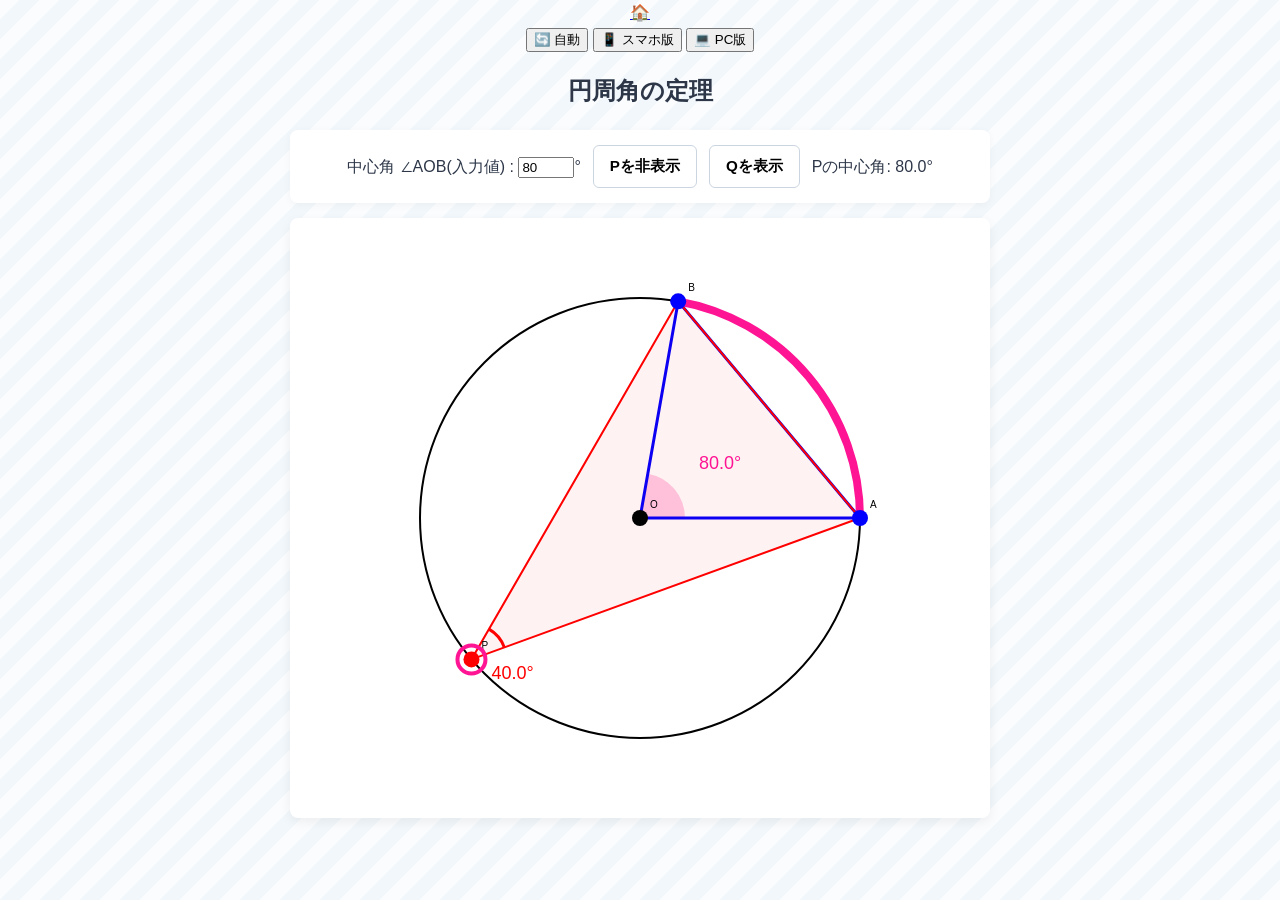
==== commit 643caa17: "Update step1.html" ====
--- a/step1.html
+++ b/step1.html
@@ -19,6 +19,7 @@
 <h2>円周角の定理</h2>
 
 <div class="container">
+    
     <div class="canvas-area">
         <div class="controls">
             <label>中心角 ∠AOB(入力値) :
@@ -33,134 +34,247 @@
 
         <canvas id="canvas" width="700" height="600"></canvas>
     </div>
+
 </div>
 
 <script>
-const canvas=document.getElementById("canvas");
-const ctx=canvas.getContext("2d");
-
-const cx=350,cy=300,r=220;
-
-let centerAngle=80;
-let pAngle=220;
-let qAngle=140;
-
-let draggingP=false;
-let draggingQ=false;
-let showP=true;
-let showQ=false;
-
-const angleInput=document.getElementById("angleInput");
-const togglePBtn=document.getElementById("toggleP");
-const toggleQBtn=document.getElementById("toggleQ");
-const pAngleDisplay=document.getElementById("pAngleDisplay");
-const qAngleDisplay=document.getElementById("qAngleDisplay");
-
-function pointOnCircle(deg){
-    const rad=(deg*Math.PI)/180;
-    return {
-        x:cx+r*Math.cos(rad),
-        y:cy-r*Math.sin(rad)
-    };
-}
-
-function draw(){
-    ctx.clearRect(0,0,canvas.width,canvas.height);
-
-    ctx.beginPath();
-    ctx.arc(cx,cy,r,0,Math.PI*2);
-    ctx.strokeStyle="#cbd5e1";
-    ctx.lineWidth=3;
+const canvas = document.getElementById("canvas");
+const ctx = canvas.getContext("2d");
+
+const cx = 350, cy = 300, r = 220;
+
+let centerAngle = 80;
+let pAngle = 220;
+let qAngle = 140;
+
+let draggingP = false;
+let draggingQ = false;
+
+let showP = true;
+let showQ = false;
+let selectedPoint = "P";
+const angleInput = document.getElementById("angleInput");
+const toggleP = document.getElementById("toggleP");
+const toggleQ = document.getElementById("toggleQ");
+
+const pAngleDisplay = document.getElementById("pAngleDisplay");
+const qAngleDisplay = document.getElementById("qAngleDisplay");
+
+angleInput.addEventListener("input", () => {
+    centerAngle = Number(angleInput.value);
+    draw();
+});
+
+toggleP.addEventListener("click", () => {
+    showP = !showP;
+    toggleP.textContent = showP ? "Pを非表示" : "Pを表示";
+    draw();
+});
+
+toggleQ.addEventListener("click", () => {
+    showQ = !showQ;
+    toggleQ.textContent = showQ ? "Qを非表示" : "Qを表示";
+    draw();
+});
+
+function degToRad(d) { return d * Math.PI / 180; }
+
+function pointOnCircle(a) {
+    const t = degToRad(a);
+    return { x: cx + r * Math.cos(t), y: cy - r * Math.sin(t) };
+}
+
+function drawPoint(pt, color, label) {
+    ctx.fillStyle = color;
+    ctx.beginPath();
+    ctx.arc(pt.x, pt.y, 8, 0, Math.PI * 2);
+    ctx.fill();
+    ctx.fillStyle = "black";
+    ctx.fillText(label, pt.x + 10, pt.y - 10);
+}
+
+function drawSector(x, y, rad, startDeg, endDeg, color) {
+    let s = degToRad(startDeg);
+    let e = degToRad(endDeg);
+    ctx.beginPath();
+    ctx.moveTo(x, y);
+    ctx.arc(x, y, rad, -s, -e, true);
+    ctx.closePath();
+    ctx.fillStyle = color;
+    ctx.fill();
+}
+
+function angleBetweenVectors(v1, v2) {
+    const dot = v1.x * v2.x + v1.y * v2.y;
+    return Math.acos(dot / (Math.hypot(v1.x, v1.y) * Math.hypot(v2.x, v2.y))) * 180 / Math.PI;
+}
+
+// 角度マークを綺麗に丸く描く
+function drawAngleMark(x, y, a1, a2, color) {
+    let diff = a2 - a1;
+    while (diff > Math.PI) diff -= 2 * Math.PI;
+    while (diff < -Math.PI) diff += 2 * Math.PI;
+
+    ctx.beginPath();
+    ctx.arc(x, y, 35, a1, a1 + diff, diff < 0);
+    ctx.strokeStyle = color;
+    ctx.lineWidth = 3;
     ctx.stroke();
-
-    ctx.beginPath();
-    ctx.arc(cx,cy,5,0,Math.PI*2);
-    ctx.fillStyle="#1e293b";
-    ctx.fill();
-    ctx.font="16px Arial";
-    ctx.fillText("O",cx-20,cy+5);
+}
+
+function draw() {
+    ctx.clearRect(0, 0, canvas.width, canvas.height);
 
     const A = pointOnCircle(0);
     const B = pointOnCircle(centerAngle);
-
-    ctx.beginPath();
-    ctx.moveTo(cx,cy);
-    ctx.lineTo(A.x,A.y);
-    ctx.moveTo(cx,cy);
-    ctx.lineTo(B.x,B.y);
-    ctx.strokeStyle="#3b82f6";
-    ctx.lineWidth=4;
+    const P = pointOnCircle(pAngle);
+    const Q = pointOnCircle(qAngle);
+
+    // P・Qが小弧AB上にあるか判定
+    const onMinorArcP = pAngle >= 0 && pAngle <= centerAngle;
+    const onMinorArcQ = qAngle >= 0 && qAngle <= centerAngle;
+
+    let selectedOnMinorArc = (selectedPoint === "P") ? onMinorArcP : onMinorArcQ;
+
+    // 外枠の円
+    ctx.beginPath();
+    ctx.arc(cx, cy, r, 0, Math.PI * 2);
+    ctx.strokeStyle = "black";
+    ctx.lineWidth = 2;
     ctx.stroke();
 
-    ctx.beginPath();
-    ctx.arc(A.x,A.y,6,0,Math.PI*2);
-    ctx.fillStyle="#3b82f6";
-    ctx.fill();
-    ctx.fillText("A",A.x+10,A.y+5);
-
-    ctx.beginPath();
-    ctx.arc(B.x,B.y,6,0,Math.PI*2);
-    ctx.fillStyle="#3b82f6";
-    ctx.fill();
-    ctx.fillText("B",B.x+10,B.y-10);
-
-    ctx.font="bold 18px Arial";
-    ctx.fillStyle="#1e293b";
-    ctx.fillText(`中心角 ∠AOB = ${centerAngle}°`,40,50);
-
-    let currentCenterAngleP = pAngle;
-    if(currentCenterAngleP < 0) currentCenterAngleP += 360;
-    let currentCenterAngleQ = qAngle;
-    if(currentCenterAngleQ < 0) currentCenterAngleQ += 360;
-
-    if(showP){
-        const P = pointOnCircle(pAngle);
+    // 注目している弧ABを太く塗る
+    ctx.beginPath();
+    if (selectedOnMinorArc) {
+        ctx.arc(cx, cy, r, 0, -degToRad(centerAngle), false); // 大弧AB
+    } else {
+        ctx.arc(cx, cy, r, 0, -degToRad(centerAngle), true);  // 小弧AB
+    }
+    ctx.strokeStyle = (selectedPoint === "P") ? "deeppink" : "limegreen";
+    ctx.lineWidth = 8;
+    ctx.stroke();
+
+    // 中心角の扇形カラーを設定
+    let sectorColor = (selectedPoint === "P") ? "rgba(255,105,180,0.35)" : "rgba(50,205,50,0.35)";
+    if (selectedOnMinorArc) {
+        drawSector(cx, cy, 45, centerAngle, 360, sectorColor);
+    } else {
+        drawSector(cx, cy, 45, 0, centerAngle, sectorColor);
+    }
+
+    // 中心からA, Bへの直線 (OA, OB)
+    ctx.beginPath();
+    ctx.moveTo(cx, cy);
+    ctx.lineTo(A.x, A.y);
+    ctx.lineTo(B.x, B.y);
+    ctx.closePath();
+    ctx.strokeStyle = "blue";
+    ctx.lineWidth = 3;
+    ctx.stroke();
+
+    // 点Pの円周角を描画
+    if (showP) {
         ctx.beginPath();
-        ctx.moveTo(A.x,A.y);
-        ctx.lineTo(P.x,P.y);
-        ctx.lineTo(B.x,B.y);
-        ctx.strokeStyle="#ef4444";
-        ctx.lineWidth=3;
+        ctx.moveTo(P.x, P.y);
+        ctx.lineTo(A.x, A.y);
+        ctx.lineTo(B.x, B.y);
+        ctx.closePath();
+        ctx.fillStyle = "rgba(255,0,0,0.05)";
+        ctx.fill();
+        ctx.strokeStyle = "red";
+        ctx.lineWidth = 2;
         ctx.stroke();
-
+    }
+
+    // 点Qの円周角を描画
+    if (showQ) {
         ctx.beginPath();
-        ctx.arc(P.x,P.y,8,0,Math.PI*2);
-        ctx.fillStyle="#ef4444";
+        ctx.moveTo(Q.x, Q.y);
+        ctx.lineTo(A.x, A.y);
+        ctx.lineTo(B.x, B.y);
+        ctx.closePath();
+        ctx.fillStyle = "rgba(0,255,0,0.05)";
         ctx.fill();
-        ctx.fillText("P",P.x-5,P.y-15);
-
-        ctx.fillStyle="#ef4444";
-        ctx.fillText(`円周角 ∠APB = ${(centerAngle/2).toFixed(1)}°`,40,90);
-    }
-
-    if(showQ){
-        const Q = pointOnCircle(qAngle);
+        ctx.strokeStyle = "green";
+        ctx.lineWidth = 2;
+        ctx.stroke();
+    }
+
+    // 円周角の頂点部分の円弧マーク
+    let anglePA = Math.atan2(A.y - P.y, A.x - P.x);
+    let anglePB = Math.atan2(B.y - P.y, B.x - P.x);
+    let angleQA = Math.atan2(A.y - Q.y, A.x - Q.x);
+    let angleQB = Math.atan2(B.y - Q.y, B.x - Q.x);
+
+    if (showP) drawAngleMark(P.x, P.y, anglePA, anglePB, "red");
+    if (showQ) drawAngleMark(Q.x, Q.y, angleQA, angleQB, "green");
+
+    // 各頂点プロット
+    drawPoint(A, "blue", "A");
+    drawPoint(B, "blue", "B");
+    if (showP) drawPoint(P, "red", "P");
+    if (showQ) drawPoint(Q, "green", "Q");
+
+    // 選択中の点にハイライト外輪
+    if (selectedPoint === "P" && showP) {
         ctx.beginPath();
-        ctx.moveTo(A.x,A.y);
-        ctx.lineTo(Q.x,Q.y);
-        ctx.lineTo(B.x,B.y);
-        ctx.strokeStyle="#10b981";
-        ctx.lineWidth=3;
+        ctx.arc(P.x, P.y, 14, 0, Math.PI * 2);
+        ctx.strokeStyle = "deeppink";
+        ctx.lineWidth = 4;
         ctx.stroke();
-
+    }
+    if (selectedPoint === "Q" && showQ) {
         ctx.beginPath();
-        ctx.arc(Q.x,Q.y,8,0,Math.PI*2);
-        ctx.fillStyle="#10b981";
-        ctx.fill();
-        ctx.fillText("Q",Q.x-5,Q.y-15);
-
-        ctx.fillStyle="#10b981";
-        ctx.fillText(`円周角 ∠AQB = ${(centerAngle/2).toFixed(1)}°`,40,130);
-    }
-
-    if(showP) {
+        ctx.arc(Q.x, Q.y, 14, 0, Math.PI * 2);
+        ctx.strokeStyle = "limegreen";
+        ctx.lineWidth = 4;
+        ctx.stroke();
+    }
+    drawPoint({ x: cx, y: cy }, "black", "O");
+
+    // ベクトルから角度の数値を精密計算
+    const inscribed = angleBetweenVectors({ x: A.x - P.x, y: A.y - P.y }, { x: B.x - P.x, y: B.y - P.y });
+    const inscribedQ = angleBetweenVectors({ x: A.x - Q.x, y: A.y - Q.y }, { x: B.x - Q.x, y: B.y - Q.y });
+
+    // 中心角テキストの配置
+    let displayedCenterAngle;
+    let midCenter;
+
+    if (selectedPoint === "P") {
+        displayedCenterAngle = onMinorArcP ? 360 - centerAngle : centerAngle;
+        midCenter = onMinorArcP ? centerAngle + (360 - centerAngle) / 2 : centerAngle / 2;
+    } else {
+        displayedCenterAngle = onMinorArcQ ? 360 - centerAngle : centerAngle;
+        midCenter = onMinorArcQ ? centerAngle + (360 - centerAngle) / 2 : centerAngle / 2;
+    }
+
+    let labelPos = pointOnCircle(midCenter);
+    ctx.fillStyle = (selectedPoint === "P") ? "deeppink" : "limegreen";
+    ctx.font = "18px sans-serif";
+    ctx.fillText(displayedCenterAngle.toFixed(1) + "°", cx + (labelPos.x - cx) * 0.35, cy + (labelPos.y - cy) * 0.35);
+
+    // キャンバス上の角度数値テキスト表示
+    if (showP) {
+        ctx.fillStyle = "red";
+        ctx.fillText(inscribed.toFixed(1) + "°", P.x + 20, P.y + 20);
+    }
+    if (showQ) {
+        ctx.fillStyle = "green";
+        ctx.fillText(inscribedQ.toFixed(1) + "°", Q.x + 20, Q.y + 20);
+    }
+
+    // 上部のバッジ要素に状態を反映
+    const currentCenterAngleP = onMinorArcP ? 360 - centerAngle : centerAngle;
+    const currentCenterAngleQ = onMinorArcQ ? 360 - centerAngle : centerAngle;
+
+    if (showP) {
         pAngleDisplay.textContent = `Pの中心角: ${currentCenterAngleP.toFixed(1)}°`;
         pAngleDisplay.style.display = "inline";
     } else {
         pAngleDisplay.style.display = "none";
     }
 
-    if(showQ) {
+    if (showQ) {
         qAngleDisplay.textContent = `Qの中心角: ${currentCenterAngleQ.toFixed(1)}°`;
         qAngleDisplay.style.display = "inline";
     } else {
@@ -168,28 +282,8 @@
     }
 }
 
-angleInput.addEventListener("input",(e)=>{
-    let val = parseInt(e.target.value);
-    if(isNaN(val)) return;
-    if(val < 1) val = 1;
-    if(val > 359) val = 359;
-    centerAngle = val;
-    draw();
-});
-
-togglePBtn.addEventListener("click",()=>{
-    showP = !showP;
-    togglePBtn.textContent = showP ? "Pを非表示" : "Pを表示";
-    draw();
-});
-
-toggleQBtn.addEventListener("click",()=>{
-    showQ = !showQ;
-    toggleQBtn.textContent = showQ ? "Qを非表示" : "Qを表示";
-    draw();
-});
-
-canvas.addEventListener("mousedown",(e)=>{
+// マウスイベント処理
+canvas.addEventListener("mousedown", (e) => {
     const rect = canvas.getBoundingClientRect();
     const x = e.clientX - rect.left;
     const y = e.clientY - rect.top;
@@ -197,16 +291,19 @@
     const P = pointOnCircle(pAngle);
     const Q = pointOnCircle(qAngle);
 
-    if(showP && Math.hypot(x-P.x,y-P.y) < 15){
+    if (showP && Math.hypot(x - P.x, y - P.y) < 15) {
         draggingP = true;
-    }
-    if(showQ && Math.hypot(x-Q.x,y-Q.y) < 15){
+        selectedPoint = "P";
+    }
+    if (showQ && Math.hypot(x - Q.x, y - Q.y) < 15) {
         draggingQ = true;
-    }
-});
-
-canvas.addEventListener("mousemove",(e)=>{
-    if(!draggingP && !draggingQ) return;
+        selectedPoint = "Q";
+    }
+    draw();
+});
+
+canvas.addEventListener("mousemove", (e) => {
+    if (!draggingP && !draggingQ) return;
 
     const rect = canvas.getBoundingClientRect();
     const x = e.clientX - rect.left;
@@ -224,8 +321,10 @@
 canvas.addEventListener("mouseup", () => { draggingP = false; draggingQ = false; });
 canvas.addEventListener("mouseleave", () => { draggingP = false; draggingQ = false; });
 
+// 読み込み時初期描写
 draw();
 
+// ⚙️ 画面サイズ表示の手動切り替えスクリプト制御
 document.addEventListener("DOMContentLoaded", () => {
     const btnAuto = document.getElementById("switchAuto");
     const btnMobile = document.getElementById("switchMobile");
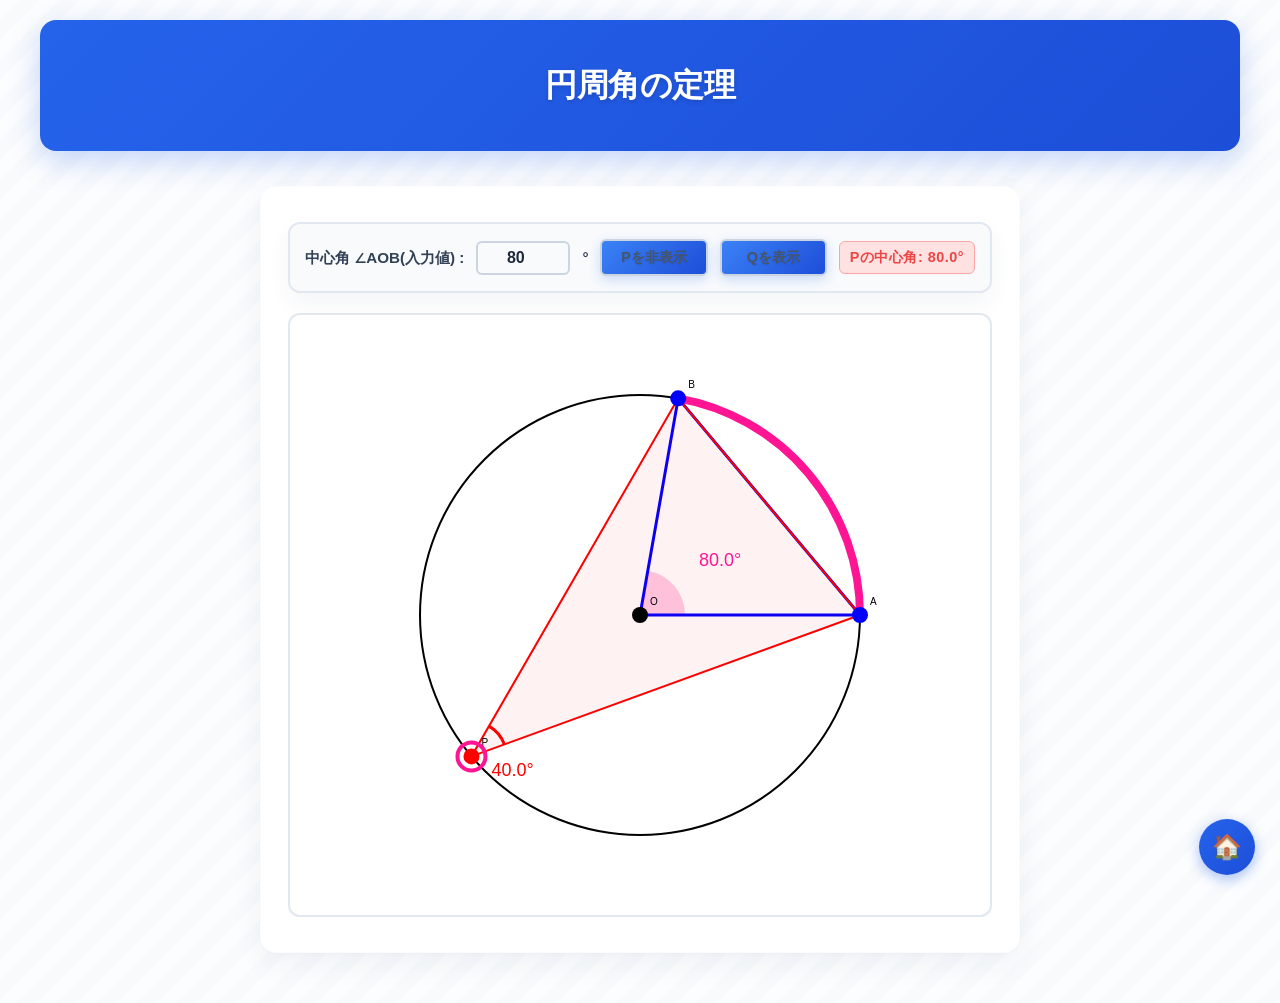
==== commit dfa33950: "Update step1.html" ====
--- a/step1.html
+++ b/step1.html
@@ -1,25 +1,167 @@
 <!DOCTYPE html>
 <html lang="ja">
 <head>
-<meta charset="UTF-8">
-<meta name="viewport" content="width=device-width, initial-scale=1.0">
-<title>円周角の定理 教材</title>
-<link rel="stylesheet" href="style.css">
+    <meta charset="UTF-8">
+    <meta name="viewport" content="width=device-width, initial-scale=1.0">
+    <title>円周角の定理 教材</title>
+    <link rel="stylesheet" href="style.css">
+    <style>
+        /* step4と100%統一された、美しく深みのあるグラデーションヘッダー */
+        header {
+            background: linear-gradient(135deg, #2563eb, #1d4ed8);
+            color: white;
+            padding: 40px 20px;
+            text-align: center;
+            border-radius: 16px;
+            box-shadow: 0 10px 30px rgba(37, 99, 235, 0.25);
+            max-width: 1200px;
+            margin: 0 auto 35px auto;
+            text-shadow: 0 2px 4px rgba(0,0,0,0.15);
+            box-sizing: border-box;
+        }
+
+        header h1 {
+            margin: 0;
+            font-size: 2rem;
+            font-weight: 800;
+            letter-spacing: -0.5px;
+        }
+
+        body {
+            margin: 0;
+            padding: 20px;
+            box-sizing: border-box;
+            font-family: sans-serif;
+            background-color: #f8fafc;
+        }
+
+        .container {
+            max-width: 760px;
+            width: 100%;
+            margin: 0 auto 30px auto;
+            background: #ffffff;
+            border-radius: 16px;
+            box-shadow: 0 10px 30px rgba(0, 50, 100, 0.06), 0 1px 3px rgba(0,0,0,0.02);
+            padding: 35px 30px;
+            box-sizing: border-box;
+            border: 1px solid rgba(0,0,0,0.01);
+        }
+
+        .view-switcher {
+            display: flex;
+            justify-content: center;
+            gap: 10px;
+            margin-bottom: 25px;
+        }
+
+        .view-switcher button {
+            padding: 8px 16px;
+            font-size: 0.9rem;
+            font-weight: 700;
+            color: #64748b;
+            background-color: #ffffff;
+            border: 2px solid #e2e8f0;
+            border-radius: 8px;
+            cursor: pointer;
+            transition: all 0.2s ease;
+        }
+
+        .view-switcher button.active, .view-switcher button:hover {
+            color: #2563eb;
+            background-color: #eff6ff;
+            border-color: #3b82f6;
+        }
+
+        .controls {
+            display: flex;
+            flex-wrap: wrap;
+            align-items: center;
+            justify-content: center;
+            gap: 12px;
+            background-color: #f8fafc;
+            border: 2px solid #e2e8f0;
+            border-radius: 12px;
+            padding: 15px;
+            margin-bottom: 20px;
+        }
+
+        .controls label {
+            font-weight: 700;
+            color: #334155;
+            font-size: 0.95rem;
+        }
+
+        .controls input[type="number"] {
+            padding: 6px 10px;
+            border-radius: 6px;
+            border: 2px solid #cbd5e1;
+            font-weight: bold;
+            font-size: 1rem;
+            width: 70px;
+            outline: none;
+            transition: border-color 0.2s;
+        }
+
+        .controls input[type="number"]:focus {
+            border-color: #3b82f6;
+        }
+
+        .controls button {
+            padding: 7px 14px;
+            font-size: 0.9rem;
+            font-weight: 700;
+            background-color: #ffffff;
+            border: 2px solid #cbd5e1;
+            border-radius: 6px;
+            color: #475569;
+            cursor: pointer;
+            transition: all 0.2s ease;
+        }
+
+        #toggleP:hover { border-color: #ef4444; color: #ef4444; }
+        #toggleQ:hover { border-color: #22c55e; color: #22c55e; }
+
+        .angle-display {
+            font-size: 0.9rem;
+            font-weight: 700;
+            padding: 4px 10px;
+            border-radius: 6px;
+            background-color: #ffffff;
+            border: 1px solid #e2e8f0;
+            box-shadow: 0 1px 2px rgba(0,0,0,0.02);
+        }
+
+        #pAngleDisplay { color: #ef4444; }
+        #qAngleDisplay { color: #22c55e; }
+
+        .canvas-container {
+            text-align: center;
+            width: 100%;
+            overflow-x: auto;
+        }
+
+        #canvas {
+            background-color: #ffffff;
+            border: 2px solid #e2e8f0;
+            border-radius: 12px;
+            max-width: 100%;
+            height: auto;
+            box-shadow: 0 4px 12px rgba(0,0,0,0.03);
+            cursor: grab;
+        }
+        #canvas:active { cursor: grabbing; }
+    </style>
 </head>
 <body>
 
 <a href="index.html" class="home-btn">🏠</a>
 
-<div class="view-switcher">
-    <button id="switchAuto" class="active">🔄 自動</button>
-    <button id="switchMobile">📱 スマホ版</button>
-    <button id="switchPc">💻 PC版</button>
-</div>
-
-<h2>円周角の定理</h2>
+<header>
+    <h1>円周角の定理</h1>
+</header>
+
 
 <div class="container">
-    
     <div class="canvas-area">
         <div class="controls">
             <label>中心角 ∠AOB(入力値) :
@@ -32,9 +174,10 @@
             <span id="qAngleDisplay" class="angle-display">Qの中心角: --°</span>
         </div>
 
-        <canvas id="canvas" width="700" height="600"></canvas>
+        <div class="canvas-container">
+            <canvas id="canvas" width="700" height="600"></canvas>
+        </div>
     </div>
-
 </div>
 
 <script>
@@ -109,7 +252,6 @@
     return Math.acos(dot / (Math.hypot(v1.x, v1.y) * Math.hypot(v2.x, v2.y))) * 180 / Math.PI;
 }
 
-// 角度マークを綺麗に丸く描く
 function drawAngleMark(x, y, a1, a2, color) {
     let diff = a2 - a1;
     while (diff > Math.PI) diff -= 2 * Math.PI;
@@ -130,31 +272,27 @@
     const P = pointOnCircle(pAngle);
     const Q = pointOnCircle(qAngle);
 
-    // P・Qが小弧AB上にあるか判定
     const onMinorArcP = pAngle >= 0 && pAngle <= centerAngle;
     const onMinorArcQ = qAngle >= 0 && qAngle <= centerAngle;
 
     let selectedOnMinorArc = (selectedPoint === "P") ? onMinorArcP : onMinorArcQ;
 
-    // 外枠の円
     ctx.beginPath();
     ctx.arc(cx, cy, r, 0, Math.PI * 2);
     ctx.strokeStyle = "black";
     ctx.lineWidth = 2;
     ctx.stroke();
 
-    // 注目している弧ABを太く塗る
     ctx.beginPath();
     if (selectedOnMinorArc) {
-        ctx.arc(cx, cy, r, 0, -degToRad(centerAngle), false); // 大弧AB
+        ctx.arc(cx, cy, r, 0, -degToRad(centerAngle), false);
     } else {
-        ctx.arc(cx, cy, r, 0, -degToRad(centerAngle), true);  // 小弧AB
+        ctx.arc(cx, cy, r, 0, -degToRad(centerAngle), true);
     }
     ctx.strokeStyle = (selectedPoint === "P") ? "deeppink" : "limegreen";
     ctx.lineWidth = 8;
     ctx.stroke();
 
-    // 中心角の扇形カラーを設定
     let sectorColor = (selectedPoint === "P") ? "rgba(255,105,180,0.35)" : "rgba(50,205,50,0.35)";
     if (selectedOnMinorArc) {
         drawSector(cx, cy, 45, centerAngle, 360, sectorColor);
@@ -162,7 +300,6 @@
         drawSector(cx, cy, 45, 0, centerAngle, sectorColor);
     }
 
-    // 中心からA, Bへの直線 (OA, OB)
     ctx.beginPath();
     ctx.moveTo(cx, cy);
     ctx.lineTo(A.x, A.y);
@@ -172,7 +309,6 @@
     ctx.lineWidth = 3;
     ctx.stroke();
 
-    // 点Pの円周角を描画
     if (showP) {
         ctx.beginPath();
         ctx.moveTo(P.x, P.y);
@@ -186,7 +322,6 @@
         ctx.stroke();
     }
 
-    // 点Qの円周角を描画
     if (showQ) {
         ctx.beginPath();
         ctx.moveTo(Q.x, Q.y);
@@ -200,7 +335,6 @@
         ctx.stroke();
     }
 
-    // 円周角の頂点部分の円弧マーク
     let anglePA = Math.atan2(A.y - P.y, A.x - P.x);
     let anglePB = Math.atan2(B.y - P.y, B.x - P.x);
     let angleQA = Math.atan2(A.y - Q.y, A.x - Q.x);
@@ -209,13 +343,11 @@
     if (showP) drawAngleMark(P.x, P.y, anglePA, anglePB, "red");
     if (showQ) drawAngleMark(Q.x, Q.y, angleQA, angleQB, "green");
 
-    // 各頂点プロット
     drawPoint(A, "blue", "A");
     drawPoint(B, "blue", "B");
     if (showP) drawPoint(P, "red", "P");
     if (showQ) drawPoint(Q, "green", "Q");
 
-    // 選択中の点にハイライト外輪
     if (selectedPoint === "P" && showP) {
         ctx.beginPath();
         ctx.arc(P.x, P.y, 14, 0, Math.PI * 2);
@@ -232,11 +364,9 @@
     }
     drawPoint({ x: cx, y: cy }, "black", "O");
 
-    // ベクトルから角度の数値を精密計算
     const inscribed = angleBetweenVectors({ x: A.x - P.x, y: A.y - P.y }, { x: B.x - P.x, y: B.y - P.y });
     const inscribedQ = angleBetweenVectors({ x: A.x - Q.x, y: A.y - Q.y }, { x: B.x - Q.x, y: B.y - Q.y });
 
-    // 中心角テキストの配置
     let displayedCenterAngle;
     let midCenter;
 
@@ -253,7 +383,6 @@
     ctx.font = "18px sans-serif";
     ctx.fillText(displayedCenterAngle.toFixed(1) + "°", cx + (labelPos.x - cx) * 0.35, cy + (labelPos.y - cy) * 0.35);
 
-    // キャンバス上の角度数値テキスト表示
     if (showP) {
         ctx.fillStyle = "red";
         ctx.fillText(inscribed.toFixed(1) + "°", P.x + 20, P.y + 20);
@@ -263,7 +392,6 @@
         ctx.fillText(inscribedQ.toFixed(1) + "°", Q.x + 20, Q.y + 20);
     }
 
-    // 上部のバッジ要素に状態を反映
     const currentCenterAngleP = onMinorArcP ? 360 - centerAngle : centerAngle;
     const currentCenterAngleQ = onMinorArcQ ? 360 - centerAngle : centerAngle;
 
@@ -282,32 +410,30 @@
     }
 }
 
-// マウスイベント処理
-canvas.addEventListener("mousedown", (e) => {
+function handleStart(clientX, clientY) {
     const rect = canvas.getBoundingClientRect();
-    const x = e.clientX - rect.left;
-    const y = e.clientY - rect.top;
+    const x = clientX - rect.left;
+    const y = clientY - rect.top;
 
     const P = pointOnCircle(pAngle);
     const Q = pointOnCircle(qAngle);
 
-    if (showP && Math.hypot(x - P.x, y - P.y) < 15) {
+    if (showP && Math.hypot(x - P.x, y - P.y) < 25) {
         draggingP = true;
         selectedPoint = "P";
-    }
-    if (showQ && Math.hypot(x - Q.x, y - Q.y) < 15) {
+    } else if (showQ && Math.hypot(x - Q.x, y - Q.y) < 25) {
         draggingQ = true;
         selectedPoint = "Q";
     }
     draw();
-});
-
-canvas.addEventListener("mousemove", (e) => {
+}
+
+function handleMove(clientX, clientY) {
     if (!draggingP && !draggingQ) return;
 
     const rect = canvas.getBoundingClientRect();
-    const x = e.clientX - rect.left;
-    const y = e.clientY - rect.top;
+    const x = clientX - rect.left;
+    const y = clientY - rect.top;
 
     let angle = Math.atan2(cy - y, x - cx) * 180 / Math.PI;
     if (angle < 0) angle += 360;
@@ -316,15 +442,34 @@
     if (draggingQ) qAngle = angle;
 
     draw();
-});
-
-canvas.addEventListener("mouseup", () => { draggingP = false; draggingQ = false; });
-canvas.addEventListener("mouseleave", () => { draggingP = false; draggingQ = false; });
-
-// 読み込み時初期描写
+}
+
+function handleEnd() {
+    draggingP = false;
+    draggingQ = false;
+}
+
+canvas.addEventListener("mousedown", (e) => handleStart(e.clientX, e.clientY));
+window.addEventListener("mousemove", (e) => handleMove(e.clientX, e.clientY));
+window.addEventListener("mouseup", handleEnd);
+
+canvas.addEventListener("touchstart", (e) => {
+    if (e.touches.length > 0) {
+        handleStart(e.touches[0].clientX, e.touches[0].clientY);
+        e.preventDefault();
+    }
+}, { passive: false });
+window.addEventListener("touchmove", (e) => {
+    if (e.touches.length > 0) {
+        handleMove(e.touches[0].clientX, e.touches[0].clientY);
+        e.preventDefault();
+    }
+}, { passive: false });
+window.addEventListener("touchend", handleEnd);
+window.addEventListener("touchcancel", handleEnd);
+
 draw();
 
-// ⚙️ 画面サイズ表示の手動切り替えスクリプト制御
 document.addEventListener("DOMContentLoaded", () => {
     const btnAuto = document.getElementById("switchAuto");
     const btnMobile = document.getElementById("switchMobile");
--- a/style.css
+++ b/style.css
@@ -1,16 +1,20 @@
 @charset "UTF-8";
 
 /* ==========================================================================
-   全般的な基本スタイル設定
+   全般的な基本スタイル設定（洗練された清潔感のあるストライプ背景）
    ========================================================================== */
 body {
     font-family: 'Helvetica Neue', Arial, 'Hiragino Kaku Gothic ProN', 'Hiragino Sans', Meiryo, sans-serif;
     text-align: center;
     margin: 0;
-    padding: 0 0 40px 0;
-    color: #2d3748;
+    padding: 20px;
+    color: #2d3748; /* 文字色を少し濃くしてくっきりと */
     line-height: 1.6;
+
+    /* 清潔感のある、気持ち悪さのないアイスブルー */
     background-color: #f2f7fc;
+    
+    /* 純白の細い斜めラインを等間隔で引くCSS幾何学デザイン */
     background-image: linear-gradient(
         135deg, 
         rgba(255, 255, 255, 0.6) 25%, 
@@ -22,186 +26,460 @@
         transparent
     );
     background-size: 40px 40px;
-}
-
-/* ==========================================================================
-   新設：最高級モダン共通ヘッダー
-   ========================================================================== */
-.custom-header {
+    
+    /* 非常に静かに、心地よくラインが流れ続けるアニメーション */
+    animation: cleanStripes 40s linear infinite;
+}
+
+@keyframes cleanStripes {
+    0% { background-position: 0 0; }
+    100% { background-position: 40px 40px; }
+}
+
+/* タイトルなどの装飾（一貫性を持たせるため追加） */
+h2 {
+    font-weight: 800;
+    color: #0f172a;
+    margin-top: 30px;
+    margin-bottom: 5px;
+}
+
+/* 共通の説明テキストスタイル */
+.description {
+    max-width: 620px;
+    margin: 0 auto 20px auto;
+    font-size: 0.98em;
+    line-height: 1.6;
+    color: #4a5568;
+    background: rgba(255, 255, 255, 0.7);
+    padding: 10px 15px;
+    border-radius: 30px;
+    display: inline-block;
+    box-shadow: 0 2px 8px rgba(0,0,0,0.02);
+}
+
+/* ==========================================================================
+   レイアウトコンテナ（全ページで破綻しない共通分割定義）
+   ========================================================================== */
+.container { 
+    display: flex; 
+    flex-direction: row; 
+    align-items: flex-end; /* 下側を綺麗に揃える */
+    justify-content: center; 
+    gap: 50px; 
+    max-width: 1300px; 
+    margin: 40px auto; 
+    padding: 0 20px;
+    box-sizing: border-box;
+}
+
+/* ==========================================================================
+   作図キャンバスまわりのデザイン（立体的なシャドウ）
+   ========================================================================= */
+.canvas-area,
+.canvas-container {
+    display: flex;
+    flex-direction: column;
+    align-items: center;
+    flex: 0 0 auto;
+}
+
+canvas {
+    border: none;
+    background-color: #ffffff;
+    border-radius: 16px; /* 角をより丸くしてモダンに */
+    box-shadow: 0 12px 30px rgba(0, 50, 100, 0.08), 0 2px 4px rgba(0, 0, 0, 0.02);
+    cursor: pointer;
+    transition: transform 0.2s ease;
+}
+canvas:hover {
+    transform: scale(1.01); /* マウスを乗せるとわずかに浮き上がる */
+}
+
+/* ==========================================================================
+   コントロール・角度表示エリア（カード型の高級感あるデザイン）
+   ========================================================================== */
+.controls {
+    width: 100%;
+    margin-bottom: 15px;
+    background: #ffffff;
+    padding: 20px 25px;
+    border-radius: 14px;
+    box-shadow: 0 10px 25px rgba(0, 50, 100, 0.05);
+    box-sizing: border-box;
+    display: flex;
+    flex-direction: column;
+    gap: 15px;
+    align-items: center;
+    justify-content: center;
+    border: 1px solid rgba(0, 123, 255, 0.05);
+    font-size: 0.95rem;
+    color: #334155;
+}
+
+.controls label {
+    display: flex;
+    align-items: center;
+    justify-content: center;
+    gap: 12px;
+    font-weight: 700;
+    color: #2d3748;
+    font-size: 1.05rem;
+}
+
+/* 数値入力フォーム（STEP1用） */
+input[type="number"] {
+    padding: 8px 12px;
+    border: 2px solid #cbd5e1;
+    border-radius: 8px;
+    font-size: 1.05rem;
+    font-weight: bold;
+    width: 80px;
+    text-align: center;
+    color: #1e293b;
+    background-color: #f8fafc;
+    transition: all 0.2s ease;
+}
+input[type="number"]:focus {
+    border-color: #3b82f6;
+    background-color: #ffffff;
+    outline: none;
+    box-shadow: 0 0 0 3px rgba(59, 130, 246, 0.15);
+}
+
+/* スライダーバー */
+input[type="range"] {
+    -webkit-appearance: none;
+    appearance: none;
+    width: 280px;
+    height: 8px;
+    background: #e2e8f0;
+    border-radius: 6px;
+    outline: none;
+    vertical-align: middle;
+    margin-left: 10px;
+}
+input[type="range"]::-webkit-slider-thumb {
+    -webkit-appearance: none;
+    width: 22px;
+    height: 22px;
+    border-radius: 50%;
+    background: linear-gradient(135deg, #3b82f6, #1d4ed8); /* 青のグラデーションツマミ */
+    cursor: pointer;
+    box-shadow: 0 2px 6px rgba(29, 78, 216, 0.3);
+    transition: transform 0.1s ease, background 0.2s;
+}
+input[type="range"]::-webkit-slider-thumb:hover {
+    transform: scale(1.15);
+    background: linear-gradient(135deg, #60a5fa, #1d4ed8);
+}
+
+#angleVal {
+    display: inline-block;
+    min-width: 40px;
+    text-align: right;
+    color: #2563eb;
+    font-size: 1.2rem;
+    font-weight: 800;
+}
+
+/* 角度の数値表示バッジ（色みをはっきりと、読みやすく変更） */
+.angle-display {
+    font-weight: 800;
+    padding: 8px 16px;
+    border-radius: 30px;
+    font-size: 1rem;
+    letter-spacing: 0.5px;
+    box-shadow: 0 2px 8px rgba(0,0,0,0.04);
+}
+#pAngleDisplay { color: #dc2626; background-color: #fee2e2; border: 1px solid #fca5a5; }
+#qAngleDisplay { color: #16a34a; background-color: #dcfce7; border: 1px solid #86efac; }
+
+.hint {
+    font-size: 0.88em;
+    font-weight: bold;
+    color: #475569;
+    margin-top: 12px;
+    background: #e2e8f0;
+    padding: 6px 16px;
+    border-radius: 30px;
+    display: inline-block;
+}
+
+/* ==========================================================================
+   ボタンのデザイン（地味さをなくした最高級のグラデーション仕様）
+   ========================================================================== */
+.btn-group {
     display: flex;
     justify-content: space-between;
-    align-items: center;
-    background: rgba(255, 255, 255, 0.95);
-    backdrop-filter: blur(8px);
-    padding: 12px 24px;
-    box-shadow: 0 4px 20px rgba(15, 23, 42, 0.08);
-    position: sticky;
-    top: 0;
-    z-index: 1000;
-    margin-bottom: 25px;
-    border-bottom: 1px solid rgba(226, 232, 240, 0.8);
-    box-sizing: border-box;
+    gap: 12px;
+    margin-top: 20px;
+    padding-top: 0;
     width: 100%;
 }
 
-/* 劇的に目立つようにしたホームボタン */
-.custom-header .enhanced-home-btn {
+.controls button,
+.btn-group button {
+    flex: 1;
+    min-width: 0;
+    padding: 12px 14px;
+    font-weight: 800;
+    font-size: 0.95rem;
+    cursor: pointer;
+    /* 鮮やかで美しい青の立体グラデーション */
+    background: linear-gradient(135deg, #3b82f6, #1d4ed8);
+    color: white;
+    border: none;
+    border-radius: 4px;
     display: inline-flex;
     align-items: center;
-    gap: 8px;
-    background: linear-gradient(135deg, #2563eb, #1d4ed8);
+    justify-content: center;
+    gap: 6px;
+    box-shadow: 0 4px 12px rgba(37, 99, 235, 0.2);
+    text-shadow: 0 1px 2px rgba(0,0,0,0.1);
+    transition: all 0.2s cubic-bezier(0.4, 0, 0.2, 1);
+    white-space: nowrap;
+    margin: 0 !important;
+}
+
+/* スマホ等でのボタン縦並び調整 */
+.controls { flex-direction: column; }
+@media (min-width: 400px) { .controls { flex-direction: row; flex-wrap: wrap; } }
+
+button:hover:not(:disabled) {
+    background: linear-gradient(135deg, #60a5fa, #2563eb);
+    box-shadow: 0 6px 18px rgba(37, 99, 235, 0.35);
+    transform: translateY(-2px); /* ボタンが少し浮く */
+}
+button:active:not(:disabled) {
+    transform: translateY(1px); /* 押した時に凹む心地よいフィードバック */
+    box-shadow: 0 2px 6px rgba(37, 99, 235, 0.2);
+}
+button:disabled {
+    background: #e2e8f0;
+    color: #94a3b8;
+    box-shadow: none;
+    text-shadow: none;
+    cursor: not-allowed;
+}
+
+/* リセット系ボタン（シックで洗練されたダークグレー） */
+#resetBtn,
+#resetBlanksBtn {
+    background: linear-gradient(135deg, #64748b, #334155);
+    box-shadow: 0 4px 12px rgba(51, 65, 85, 0.2);
+}
+#resetBtn:hover,
+#resetBlanksBtn:hover {
+    background: linear-gradient(135deg, #94a3b8, #475569);
+    box-shadow: 0 6px 18px rgba(51, 65, 85, 0.35);
+}
+
+/* ==========================================================================
+   右側：解説パネル・ステップカードのデザイン
+   ========================================================================== */
+.panel {
+    flex: 1 1 580px;
+    max-width: 580px;
+    text-align: left;
+    background: #f8fafc;
+    padding: 25px;
+    border-radius: 12px;
+    box-shadow: 0 1px 3px rgba(0,0,0,0.05);
+    box-sizing: border-box;
+    display: flex;
+    flex-direction: column;
+    border: 1px solid rgba(0,0,0,0.02);
+    margin-bottom: 5px;
+}
+
+.panel h3 {
+    margin-top: 0;
+    color: #0f172a;
+    font-size: 1.2rem;
+    font-weight: 800;
+    border-bottom: 2px solid #f1f5f9;
+    padding-bottom: 12px;
+    margin-bottom: 15px;
+}
+
+.panel hr {
+    border: 0;
+    border-top: 1px solid #e2e8f0;
+    margin-bottom: 20px;
+}
+
+.click-notice {
+    background-color: #fff7ed;
+    color: #ea580c;
+    border: 1px solid #ffedd5;
+    padding: 12px 15px;
+    border-radius: 10px;
+    font-size: 0.95em;
+    font-weight: 800;
+    margin-bottom: 20px;
+    text-align: center;
+    box-shadow: 0 2px 6px rgba(234, 88, 12, 0.04);
+}
+
+.proof-step {
+    min-height: 160px;
+    font-size: 0.95rem;
+    line-height: 1.7;
+    color: #334155;
+    margin-bottom: 15px;
+    padding: 16px;
+    border-left: 6px solid #cbd5e1;
+    background: #f8fafc;
+    border-radius: 0 10px 10px 0;
+    transition: all 0.3s cubic-bezier(0.4, 0, 0.2, 1);
+    opacity: 0.5;
+}
+
+/* 証明ステップの一覧を出すページ用のアクティブ表示 */
+.proof-step.active {
+    border-left-color: #2563eb;
+    background: #eff6ff;
+    box-shadow: 0 6px 15px rgba(37, 99, 235, 0.06);
+    opacity: 1;
+    transform: translateX(4px); /* アクティブなステップが右に少しズレて際立つ */
+}
+.proof-step strong {
+    font-size: 1.1rem;
+    color: #0f172a;
+    display: inline-block;
+    margin-bottom: 8px;
+}
+
+/* ==========================================================================
+   伏せ字（シークレットマスク）のデザイン
+   ========================================================================== */
+.secret-blank {
+    display: inline-block;
+    background: linear-gradient(135deg, #fef3c7, #fde68a); /* うっすらグラデーション */
+    border: 1px dashed #d97706 !important;
+    color: transparent !important;
+    padding: 4px 10px;
+    margin: 2px 4px;
+    border-radius: 6px;
+    user-select: none;
+    transition: all 0.2s ease;
+    font-weight: bold;
+    position: relative;
+    text-shadow: none !important;
+    pointer-events: none;
+    box-shadow: 0 2px 4px rgba(217, 119, 6, 0.05);
+}
+
+.proof-step.active .secret-blank:not(.revealed) {
+    cursor: pointer;
+    pointer-events: auto;
+}
+.proof-step.active .secret-blank:not(.revealed):hover {
+    background: linear-gradient(135deg, #fde68a, #fcd34d);
+    border-color: #b45309 !important;
+    transform: scale(1.05);
+    box-shadow: 0 4px 8px rgba(217, 119, 6, 0.15);
+}
+
+.secret-blank.revealed {
+    background: linear-gradient(135deg, #f0fdf4, #dcfce7) !important;
+    border: 1px solid #16a34a !important;
+    color: #14532d !important;
+    cursor: default;
+    pointer-events: none;
+    transform: none !important;
+    box-shadow: none;
+}
+
+.secret-blank mjx-container { visibility: hidden; }
+.secret-blank.revealed mjx-container { visibility: visible; }
+
+/* ==========================================================================
+   右下：固定配置の家ボタン（🏠）＆極上モダンツールチップ
+   ========================================================================== */
+.home-btn {
+    position: fixed; 
+    bottom: 25px; 
+    right: 25px; 
+    z-index: 9999; 
+    background: linear-gradient(135deg, #2563eb, #1d4ed8); 
+    color: white; 
+    width: 56px; 
+    height: 56px; 
+    border-radius: 50%; 
+    display: flex; 
+    align-items: center; 
+    justify-content: center; 
+    text-decoration: none; 
+    font-size: 24px; 
+    box-shadow: 0 4px 14px rgba(37, 99, 235, 0.4); 
+    transition: transform 0.25s cubic-bezier(0.34, 1.56, 0.64, 1); /* 弾むような小気味いい動き */
+}
+
+/* カーソルが乗ったときのボタン本体の拡大 */
+.home-btn:hover {
+    transform: scale(1.1) rotate(-5deg); /* わずかに傾けて遊び心をプラス */
+}
+
+/* ツールチップ（吹き出し本体） */
+.home-btn::after {
+    content: "ポータルに戻る";
+    position: absolute;
+    bottom: 74px; /* ボタンとの距離を最適化 */
+    right: 0;
+    background: rgba(15, 23, 42, 0.95); /* 深いネイビー＋わずかな透過 */
+    backdrop-filter: blur(4px); /* 背景をほんのりぼかすモダンエフェクト */
     color: #ffffff;
-    text-decoration: none;
-    padding: 10px 18px;
-    border-radius: 8px;
-    font-weight: bold;
-    font-size: 0.95rem;
-    box-shadow: 0 4px 12px rgba(37, 99, 235, 0.35);
-    transition: all 0.25s cubic-bezier(0.4, 0, 0.2, 1);
-}
-.custom-header .enhanced-home-btn:hover {
-    transform: translateY(-1px);
-    box-shadow: 0 6px 16px rgba(37, 99, 235, 0.45);
-    background: linear-gradient(135deg, #1d4ed8, #1e40af);
-}
-
-/* トグル式：単一の版切り替えボタン */
-.custom-header .toggle-view-btn {
-    background: #ffffff;
-    color: #1e293b;
-    border: 2px solid #cbd5e1;
-    padding: 9px 16px;
-    border-radius: 8px;
-    font-weight: 700;
-    font-size: 0.9rem;
-    cursor: pointer;
-    transition: all 0.2s ease;
-    display: inline-flex;
-    align-items: center;
-    gap: 6px;
-    box-shadow: 0 2px 5px rgba(0,0,0,0.04);
-}
-.custom-header .toggle-view-btn:hover {
-    background: #f8fafc;
-    border-color: #94a3b8;
-}
-
-/* ==========================================================================
-   ナビゲーションボタン群・高級吹き出しツールチップ
-   ========================================================================== */
-.nav-tooltip-wrapper {
-    position: relative;
-    display: inline-block;
-}
-
-.nav-tooltip-wrapper button,
-.controls button {
-    padding: 10px 16px;
-    font-size: 0.95rem;
-    cursor: pointer;
-    border-radius: 6px;
-    border: 1px solid #cbd5e1;
-    background: #ffffff;
-    transition: all 0.2s;
+    font-size: 11px;
     font-weight: 600;
-}
-
-.nav-tooltip-wrapper button:disabled {
-    opacity: 0.4;
-    cursor: not-allowed;
-}
-
-/* 汎用吹き出しツールチップ */
-.nav-tooltip-wrapper .tooltip-text {
-    visibility: hidden;
-    width: 160px;
-    background-color: rgba(15, 23, 42, 0.96);
-    color: #ffffff;
-    text-align: center;
-    border-radius: 8px;
-    padding: 8px 12px;
-    position: absolute;
-    z-index: 1100;
-    bottom: 130%;
-    left: 50%;
-    transform: translateX(-50%) translateY(6px);
+    letter-spacing: 0.5px;
+    padding: 7px 14px;
+    border-radius: 20px; /* 丸みのあるカプセル型にして今風に */
+    white-space: nowrap;
+    box-shadow: 0 10px 20px rgba(15, 23, 42, 0.15), 0 3px 6px rgba(15, 23, 42, 0.1);
     opacity: 0;
-    font-size: 0.8rem;
-    font-weight: 600;
-    line-height: 1.4;
-    transition: opacity 0.2s, transform 0.2s;
     pointer-events: none;
-    box-shadow: 0 6px 16px rgba(0, 0, 0, 0.2);
-}
-.nav-tooltip-wrapper .tooltip-text::after {
+    transform: translateY(8px) scale(0.95); /* 下から小さく湧き出るような初期状態 */
+    transition: opacity 0.2s cubic-bezier(0.4, 0, 0.2, 1), 
+                transform 0.2s cubic-bezier(0.4, 0, 0.2, 1);
+}
+
+/* 吹き出しの小さな三角形（矢印）を新規追加！ */
+.home-btn::before {
     content: "";
     position: absolute;
-    top: 100%;
-    left: 50%;
-    margin-left: -6px;
-    border-width: 6px;
+    bottom: 66px;
+    right: 22px; /* ボタンの中央に綺麗に合わせる調整 */
+    border-width: 5px 5px 0 5px;
     border-style: solid;
-    border-color: rgba(15, 23, 42, 0.96) transparent transparent transparent;
-}
-
-/* 初期状態：通常テキストを表示、アイコンは隠す */
-.btn-text-normal { display: inline; }
-.btn-text-icon { display: none; }
-
-/* ==========================================================================
-   レイアウト用共通設定
-   ========================================================================== */
-.container {
-    display: flex;
-    flex-direction: row;
-    justify-content: center;
-    align-items: flex-start;
-    gap: 30px;
-    max-width: 1200px;
-    margin: 0 auto;
-    padding: 0 20px;
-    box-sizing: border-box;
-}
-
-canvas {
-    background: #ffffff;
-    border-radius: 8px;
-    box-shadow: 0 4px 12px rgba(0,0,0,0.06);
-}
-
-.controls {
-    margin-bottom: 15px;
-    background: #ffffff;
-    padding: 15px;
-    border-radius: 8px;
-    box-shadow: 0 2px 8px rgba(0,0,0,0.04);
-    display: flex;
-    flex-wrap: wrap;
-    gap: 12px;
-    align-items: center;
-    justify-content: center;
-}
-
-/* ==========================================================================
-   スマホ版スタイル変更（独立した2階層分離設計により赤線エラーを完全排除）
-   ========================================================================== */
-
-/* 1. body.forced-mobile（トグルボタンON時） */
-body.forced-mobile .custom-header { padding: 10px 16px; }
-body.forced-mobile .btn-text-normal { display: none !important; }
-body.forced-mobile .btn-text-icon { display: inline !important; font-size: 1.35rem; line-height: 1; }
-body.forced-mobile .nav-tooltip-wrapper button { padding: 8px 12px !important; min-width: 50px; }
-body.forced-mobile .nav-tooltip-wrapper:hover .tooltip-text { visibility: visible; opacity: 1; transform: translateX(-50%) translateY(0); }
-body.forced-mobile .container { flex-direction: column !important; align-items: center !important; gap: 20px !important; }
-body.forced-mobile canvas { max-width: 100% !important; height: auto !important; }
-
-/* 2. 実際の画面幅が狭い時（ブレイクポイント: 768px） */
-@media (max-width: 768px) {
-    .custom-header { padding: 10px 16px; }
-    .btn-text-normal { display: none !important; }
-    .btn-text-icon { display: inline !important; font-size: 1.35rem; line-height: 1; }
-    .nav-tooltip-wrapper button { padding: 8px 12px !important; min-width: 50px; }
-    .nav-tooltip-wrapper:hover .tooltip-text { visibility: visible; opacity: 1; transform: translateX(-50%) translateY(0); }
-    .container { flex-direction: column !important; align-items: center !important; gap: 20px !important; }
-    canvas { max-width: 100% !important; height: auto !important; }
-}
+    border-color: rgba(15, 23, 42, 0.95) transparent transparent transparent;
+    opacity: 0;
+    pointer-events: none;
+    transform: translateY(8px);
+    transition: opacity 0.2s cubic-bezier(0.4, 0, 0.2, 1), 
+                transform 0.2s cubic-bezier(0.4, 0, 0.2, 1);
+}
+
+/* ホバーしたときに吹き出しと矢印をふわっと連動表示 */
+.home-btn:hover::after,
+.home-btn:hover::before {
+    opacity: 1;
+    transform: translateY(0) scale(1);
+}
+
+/* ==========================================================================
+   レスポンシブメディアクエリ（全画面対応）
+   ========================================================================== */
+@media (max-width: 1024px) {
+    .container {
+        flex-direction: column;
+        align-items: center;
+        gap: 30px;
+    }
+    .panel {
+        max-width: 100%;
+        width: 100%;
+        min-width: 100%;
+    }
+}
